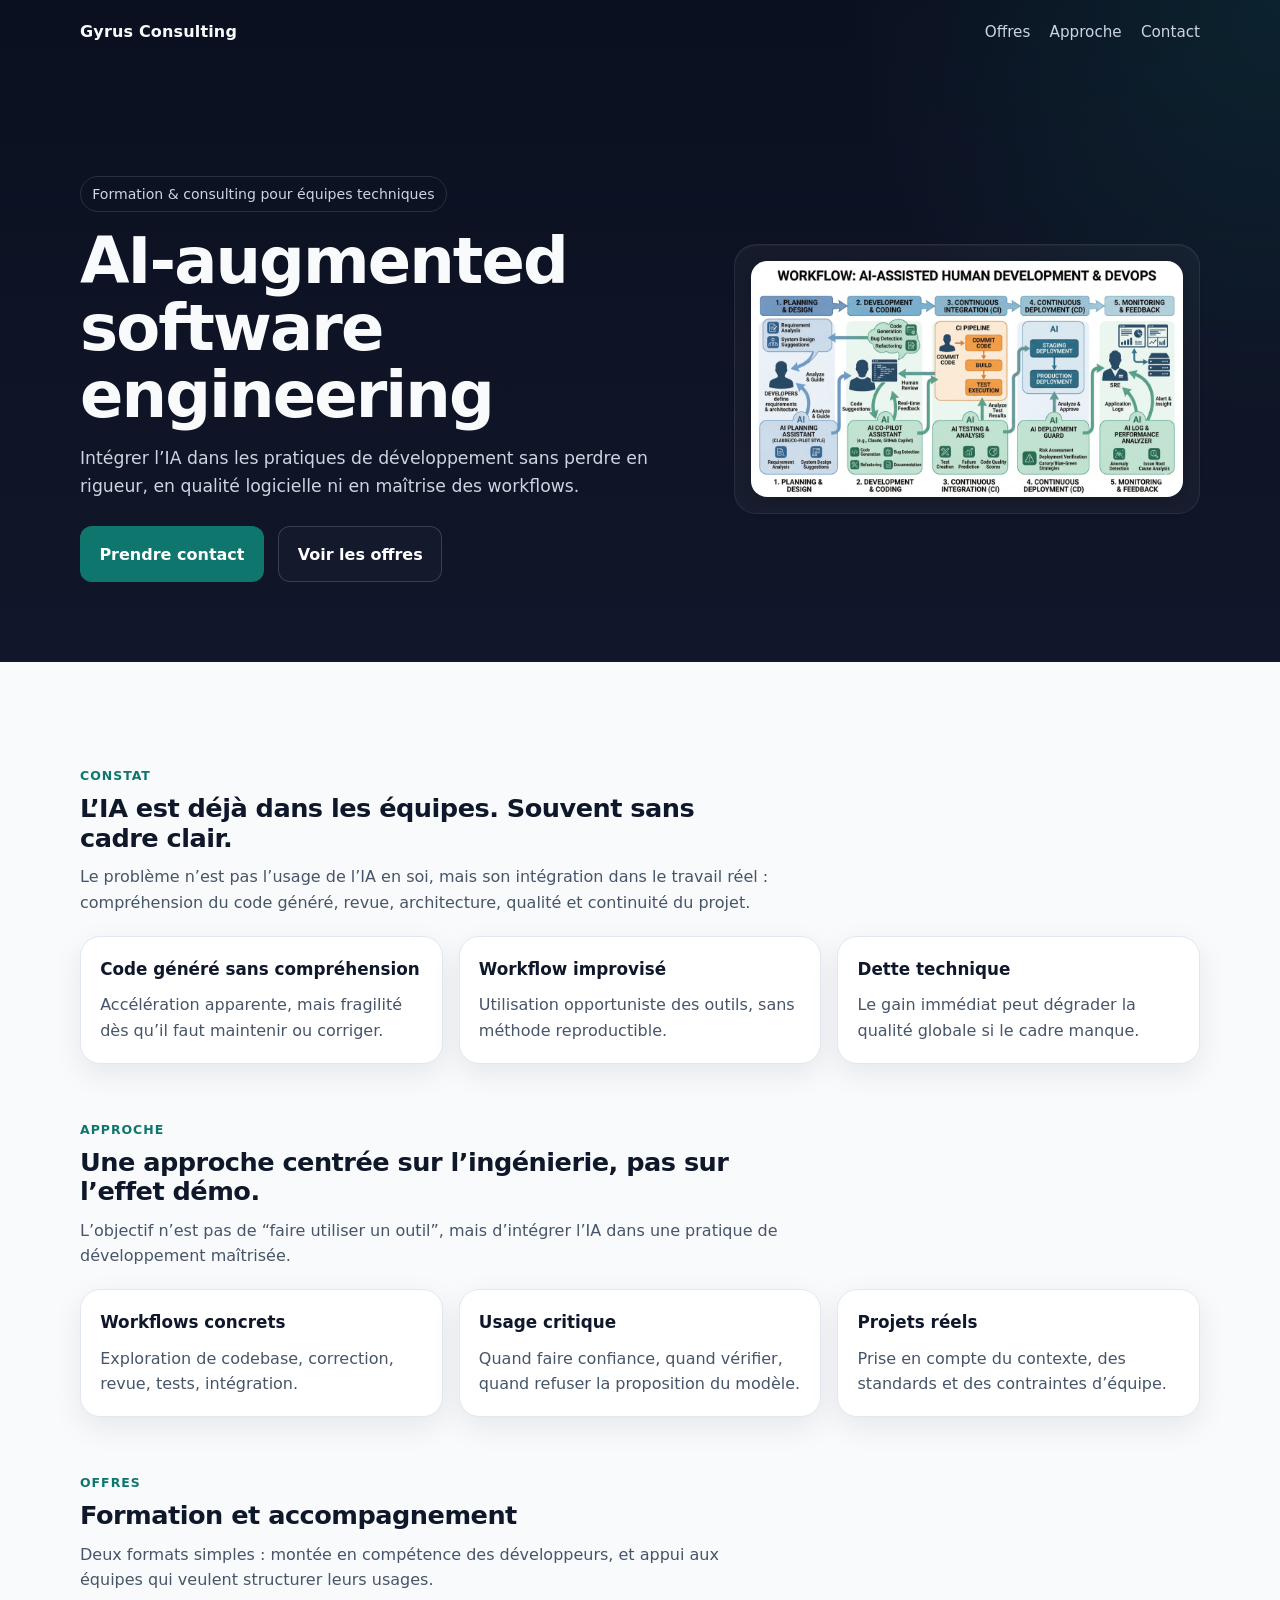
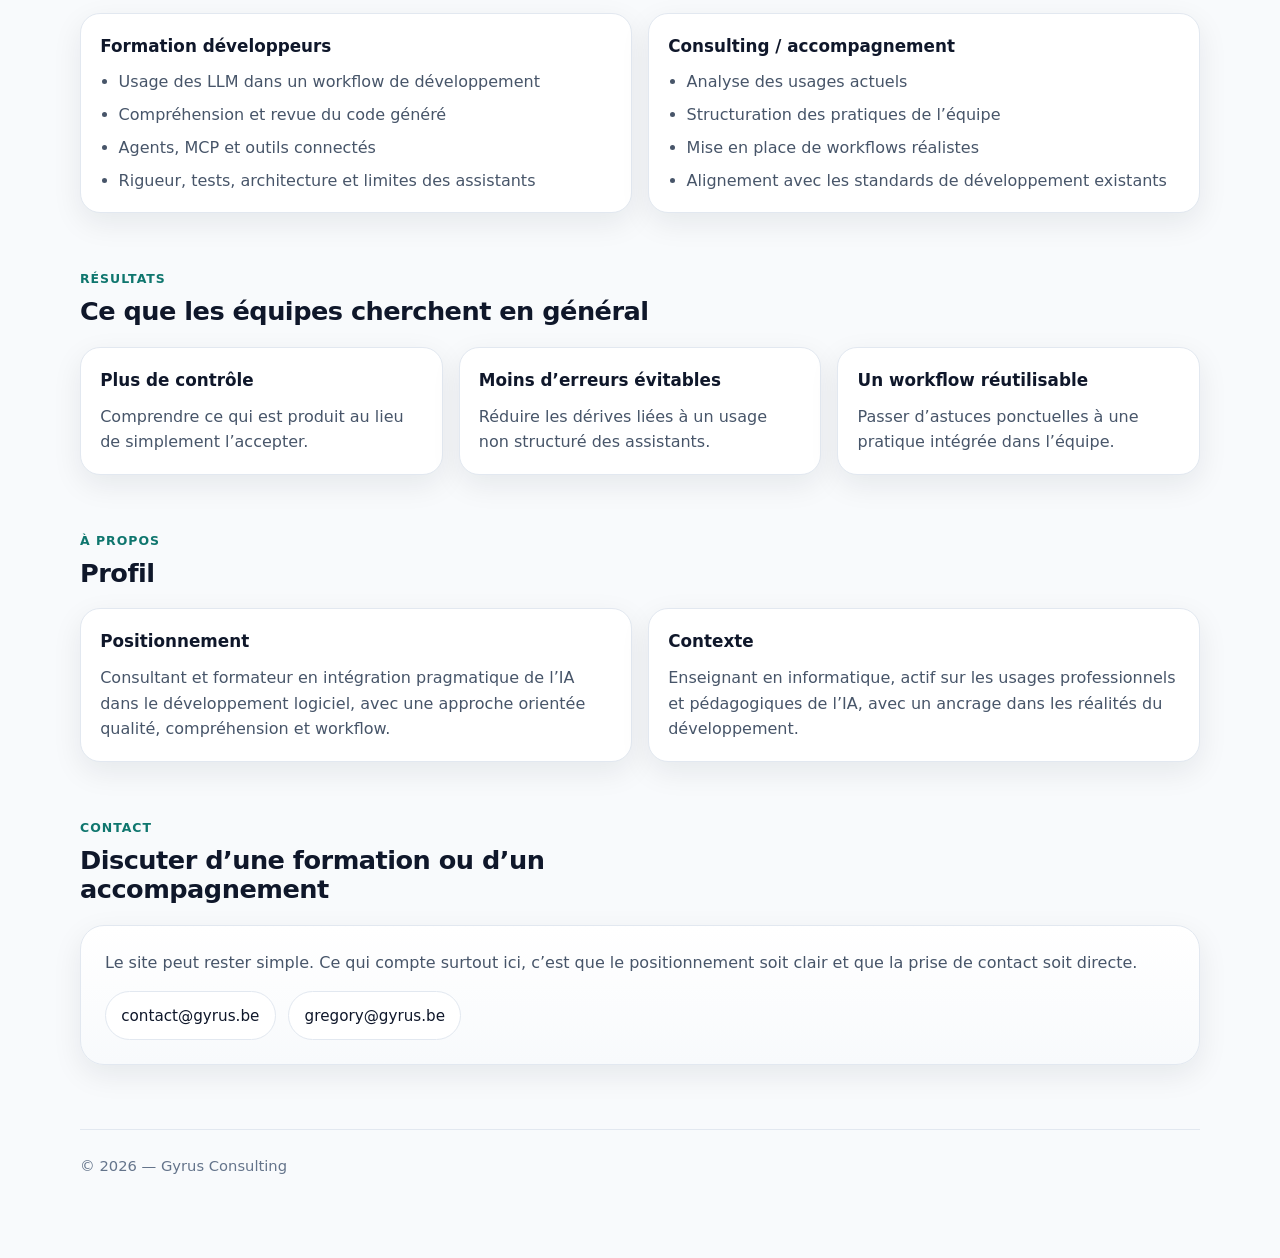
==== index.html @ 9434445e "Change contact" ====
<!doctype html>
<html lang="fr">
<head>
  <meta charset="UTF-8" />
  <meta name="viewport" content="width=device-width, initial-scale=1.0" />
  <title>Gyrus Consulting — AI-augmented software engineering</title>
  <meta name="description" content="Formation et consulting en intégration pragmatique de l’IA dans le développement logiciel." />
  <style>
    :root {
      --bg: #0b1020;
      --bg-2: #11172a;
      --panel: #ffffff;
      --panel-soft: #f8fafc;
      --text: #0f172a;
      --muted: #475569;
      --line: #e2e8f0;
      --accent: #0f766e;
      --accent-2: #134e4a;
      --hero-text: #f8fafc;
      --hero-muted: #cbd5e1;
      --max: 1120px;
      --radius: 20px;
      --shadow: 0 10px 30px rgba(15, 23, 42, 0.08);
    }

    * {
      box-sizing: border-box;
    }

    html {
      scroll-behavior: smooth;
    }

    body {
      margin: 0;
      font-family: Inter, ui-sans-serif, system-ui, -apple-system, BlinkMacSystemFont, "Segoe UI", sans-serif;
      background: var(--panel-soft);
      color: var(--text);
      line-height: 1.6;
    }

    a {
      color: inherit;
      text-decoration: none;
    }

    .container {
      width: min(calc(100% - 2rem), var(--max));
      margin: 0 auto;
    }

    .site-header {
      background:
        radial-gradient(circle at top right, rgba(15,118,110,0.18), transparent 30%),
        linear-gradient(180deg, #0b1020 0%, #11172a 100%);
      color: var(--hero-text);
      padding-bottom: 4rem;
    }

    .nav {
      display: flex;
      align-items: center;
      justify-content: space-between;
      padding: 1.2rem 0;
    }

    .brand {
      font-weight: 700;
      letter-spacing: 0.01em;
      font-size: 1rem;
    }

    .nav-links {
      display: flex;
      gap: 1.2rem;
      color: var(--hero-muted);
      font-size: 0.95rem;
    }

    .nav-links a:hover {
      color: white;
    }

    .hero {
      display: grid;
      grid-template-columns: 1.2fr 0.9fr;
      gap: 2rem;
      align-items: center;
      padding: 3.5rem 0 1rem;
    }

    .eyebrow {
      display: inline-block;
      padding: 0.35rem 0.7rem;
      border: 1px solid rgba(255,255,255,0.12);
      border-radius: 999px;
      color: var(--hero-muted);
      font-size: 0.88rem;
      margin-bottom: 1rem;
    }

    h1 {
      font-size: clamp(2.2rem, 5vw, 4.2rem);
      line-height: 1.05;
      margin: 0 0 1rem;
      letter-spacing: -0.03em;
    }

    .hero p {
      margin: 0;
      color: var(--hero-muted);
      font-size: 1.08rem;
      max-width: 60ch;
    }

    .hero-actions {
      display: flex;
      gap: 0.9rem;
      flex-wrap: wrap;
      margin-top: 1.6rem;
    }

    .btn {
      display: inline-flex;
      align-items: center;
      justify-content: center;
      padding: 0.9rem 1.15rem;
      border-radius: 12px;
      font-weight: 600;
      border: 1px solid transparent;
      transition: 0.18s ease;
    }

    .btn-primary {
      background: var(--accent);
      color: white;
    }

    .btn-primary:hover {
      background: var(--accent-2);
    }

    .btn-secondary {
      border-color: rgba(255,255,255,0.16);
      color: white;
      background: rgba(255,255,255,0.02);
    }

    .btn-secondary:hover {
      background: rgba(255,255,255,0.06);
    }

    .hero-card {
      background: rgba(255,255,255,0.04);
      border: 1px solid rgba(255,255,255,0.08);
      border-radius: 22px;
      padding: 1rem;
      box-shadow: inset 0 1px 0 rgba(255,255,255,0.04);
    }

    .hero-image {
      width: 100%;
      height: auto;
      border-radius: 16px;
      display: block;
      box-shadow: 0 4px 20px rgba(0, 0, 0, 0.2);
    }

    main {
      padding: 3rem 0 5rem;
    }

    section {
      margin-top: 3.5rem;
    }

    .section-header {
      max-width: 700px;
      margin-bottom: 1.25rem;
    }

    .section-kicker {
      color: var(--accent);
      text-transform: uppercase;
      letter-spacing: 0.08em;
      font-size: 0.78rem;
      font-weight: 700;
      margin-bottom: 0.5rem;
    }

    h2 {
      font-size: clamp(1.6rem, 2vw, 2.3rem);
      line-height: 1.15;
      margin: 0 0 0.7rem;
      letter-spacing: -0.02em;
    }

    .section-header p {
      margin: 0;
      color: var(--muted);
    }

    .grid-3 {
      display: grid;
      grid-template-columns: repeat(3, 1fr);
      gap: 1rem;
    }

    .grid-2 {
      display: grid;
      grid-template-columns: repeat(2, 1fr);
      gap: 1rem;
    }

    .card {
      background: var(--panel);
      border: 1px solid var(--line);
      border-radius: var(--radius);
      padding: 1.2rem;
      box-shadow: var(--shadow);
    }

    .card h3 {
      margin-top: 0;
      margin-bottom: 0.6rem;
      font-size: 1.05rem;
    }

    .card p {
      margin: 0;
      color: var(--muted);
    }

    .list {
      margin: 0;
      padding-left: 1.15rem;
      color: var(--muted);
    }

    .list li + li {
      margin-top: 0.45rem;
    }

    .split {
      display: grid;
      grid-template-columns: 1fr 1fr;
      gap: 1rem;
      align-items: start;
    }

    .contact-box {
      background: linear-gradient(180deg, #ffffff 0%, #f8fafc 100%);
      border: 1px solid var(--line);
      border-radius: 24px;
      padding: 1.5rem;
      box-shadow: var(--shadow);
    }

    .contact-box p {
      margin-top: 0;
      color: var(--muted);
    }

    .contact-links {
      display: flex;
      flex-wrap: wrap;
      gap: 0.8rem;
      margin-top: 1rem;
    }

    .chip {
      display: inline-flex;
      align-items: center;
      padding: 0.7rem 0.95rem;
      border-radius: 999px;
      border: 1px solid var(--line);
      background: white;
      font-size: 0.95rem;
    }

    footer {
      margin-top: 4rem;
      padding-top: 1.5rem;
      border-top: 1px solid var(--line);
      color: #64748b;
      font-size: 0.92rem;
    }

    @media (max-width: 900px) {
      .hero,
      .grid-3,
      .grid-2,
      .split {
        grid-template-columns: 1fr;
      }

      .nav {
        flex-direction: column;
        align-items: flex-start;
        gap: 0.8rem;
      }

      .image-placeholder {
        min-height: 260px;
      }
    }
  </style>
</head>
<body>
  <header class="site-header">
    <div class="container">
      <nav class="nav">
        <div class="brand">Gyrus Consulting</div>
        <div class="nav-links">
          <a href="#offres">Offres</a>
          <a href="#approche">Approche</a>
          <a href="#contact">Contact</a>
        </div>
      </nav>

      <section class="hero">
        <div>
          <div class="eyebrow">Formation & consulting pour équipes techniques</div>
          <h1>AI-augmented software engineering</h1>
          <p>
            Intégrer l’IA dans les pratiques de développement sans perdre en rigueur,
            en qualité logicielle ni en maîtrise des workflows.
          </p>
          <div class="hero-actions">
            <a class="btn btn-primary" href="#contact">Prendre contact</a>
            <a class="btn btn-secondary" href="#offres">Voir les offres</a>
          </div>
        </div>

        <div class="hero-card">
          <img src="AI-human-process.png" alt="Processus de développement augmenté par l’IA" class="hero-image">
        </div>
      </section>
    </div>
  </header>

  <main>
    <div class="container">

      <section id="probleme">
        <div class="section-header">
          <div class="section-kicker">Constat</div>
          <h2>L’IA est déjà dans les équipes. Souvent sans cadre clair.</h2>
          <p>
            Le problème n’est pas l’usage de l’IA en soi, mais son intégration dans
            le travail réel : compréhension du code généré, revue, architecture,
            qualité et continuité du projet.
          </p>
        </div>

        <div class="grid-3">
          <div class="card">
            <h3>Code généré sans compréhension</h3>
            <p>Accélération apparente, mais fragilité dès qu’il faut maintenir ou corriger.</p>
          </div>
          <div class="card">
            <h3>Workflow improvisé</h3>
            <p>Utilisation opportuniste des outils, sans méthode reproductible.</p>
          </div>
          <div class="card">
            <h3>Dette technique</h3>
            <p>Le gain immédiat peut dégrader la qualité globale si le cadre manque.</p>
          </div>
        </div>
      </section>

      <section id="approche">
        <div class="section-header">
          <div class="section-kicker">Approche</div>
          <h2>Une approche centrée sur l’ingénierie, pas sur l’effet démo.</h2>
          <p>
            L’objectif n’est pas de “faire utiliser un outil”, mais d’intégrer l’IA
            dans une pratique de développement maîtrisée.
          </p>
        </div>

        <div class="grid-3">
          <div class="card">
            <h3>Workflows concrets</h3>
            <p>Exploration de codebase, correction, revue, tests, intégration.</p>
          </div>
          <div class="card">
            <h3>Usage critique</h3>
            <p>Quand faire confiance, quand vérifier, quand refuser la proposition du modèle.</p>
          </div>
          <div class="card">
            <h3>Projets réels</h3>
            <p>Prise en compte du contexte, des standards et des contraintes d’équipe.</p>
          </div>
        </div>
      </section>

      <section id="offres">
        <div class="section-header">
          <div class="section-kicker">Offres</div>
          <h2>Formation et accompagnement</h2>
          <p>
            Deux formats simples : montée en compétence des développeurs, et appui
            aux équipes qui veulent structurer leurs usages.
          </p>
        </div>

        <div class="grid-2">
          <div class="card">
            <h3>Formation développeurs</h3>
            <ul class="list">
              <li>Usage des LLM dans un workflow de développement</li>
              <li>Compréhension et revue du code généré</li>
              <li>Agents, MCP et outils connectés</li>
              <li>Rigueur, tests, architecture et limites des assistants</li>
            </ul>
          </div>

          <div class="card">
            <h3>Consulting / accompagnement</h3>
            <ul class="list">
              <li>Analyse des usages actuels</li>
              <li>Structuration des pratiques de l’équipe</li>
              <li>Mise en place de workflows réalistes</li>
              <li>Alignement avec les standards de développement existants</li>
            </ul>
          </div>
        </div>
      </section>

      <section id="resultats">
        <div class="section-header">
          <div class="section-kicker">Résultats</div>
          <h2>Ce que les équipes cherchent en général</h2>
        </div>

        <div class="grid-3">
          <div class="card">
            <h3>Plus de contrôle</h3>
            <p>Comprendre ce qui est produit au lieu de simplement l’accepter.</p>
          </div>
          <div class="card">
            <h3>Moins d’erreurs évitables</h3>
            <p>Réduire les dérives liées à un usage non structuré des assistants.</p>
          </div>
          <div class="card">
            <h3>Un workflow réutilisable</h3>
            <p>Passer d’astuces ponctuelles à une pratique intégrée dans l’équipe.</p>
          </div>
        </div>
      </section>

      <section id="about">
        <div class="section-header">
          <div class="section-kicker">À propos</div>
          <h2>Profil</h2>
        </div>

        <div class="split">
          <div class="card">
            <h3>Positionnement</h3>
            <p>
              Consultant et formateur en intégration pragmatique de l’IA dans le
              développement logiciel, avec une approche orientée qualité,
              compréhension et workflow.
            </p>
          </div>
          <div class="card">
            <h3>Contexte</h3>
            <p>
              Enseignant en informatique, actif sur les usages professionnels et
              pédagogiques de l’IA, avec un ancrage dans les réalités du développement.
            </p>
          </div>
        </div>
      </section>

      <section id="contact">
        <div class="section-header">
          <div class="section-kicker">Contact</div>
          <h2>Discuter d’une formation ou d’un accompagnement</h2>
        </div>

        <div class="contact-box">
          <p>
            Le site peut rester simple. Ce qui compte surtout ici, c’est que le
            positionnement soit clair et que la prise de contact soit directe.
          </p>

          <div class="contact-links">
            <a class="chip" href="mailto:contact@gyrus.be">contact@gyrus.be</a>
            <a class="chip" href="mailto:gregory@gyrus.be">gregory@gyrus.be</a>
          </div>
        </div>
      </section>

      <footer>
        © 2026 — Gyrus Consulting
      </footer>
    </div>
  </main>
</body>
</html>
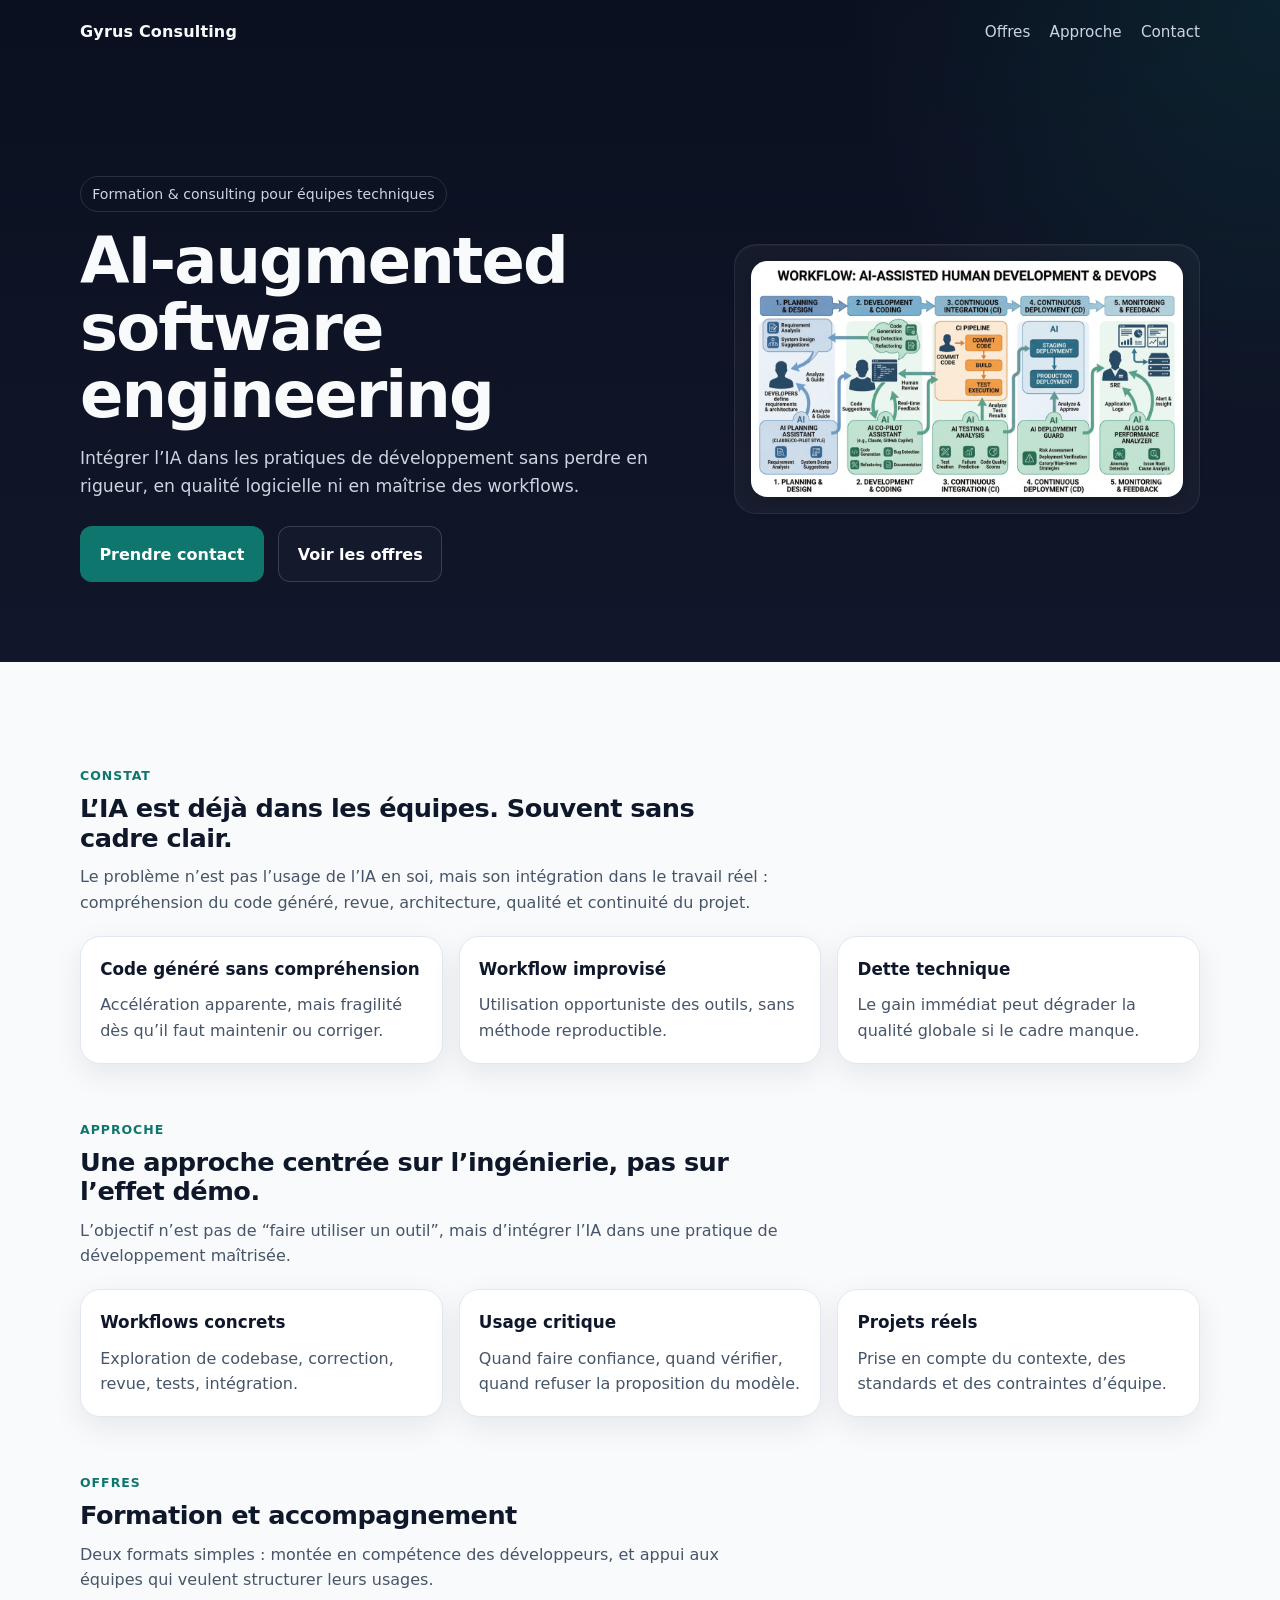
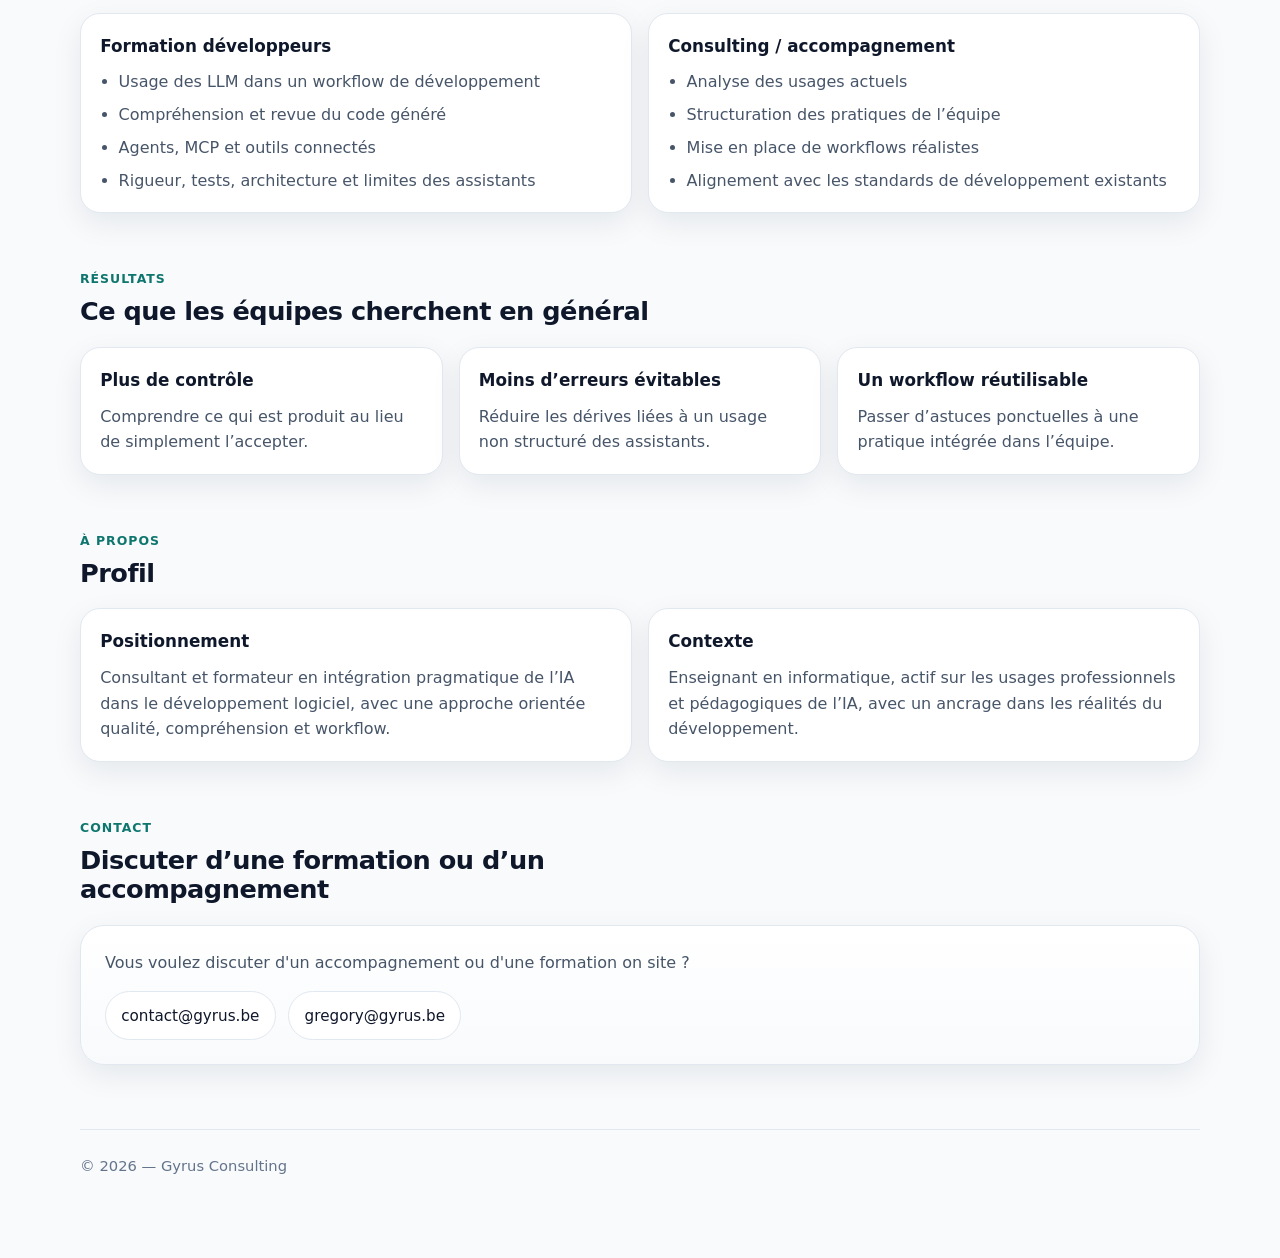
==== commit 2132ae3f: "Change contact text" ====
--- a/index.html
+++ b/index.html
@@ -483,8 +483,7 @@
 
         <div class="contact-box">
           <p>
-            Le site peut rester simple. Ce qui compte surtout ici, c’est que le
-            positionnement soit clair et que la prise de contact soit directe.
+            Vous voulez discuter d'un accompagnement ou d'une formation on site ?
           </p>
 
           <div class="contact-links">
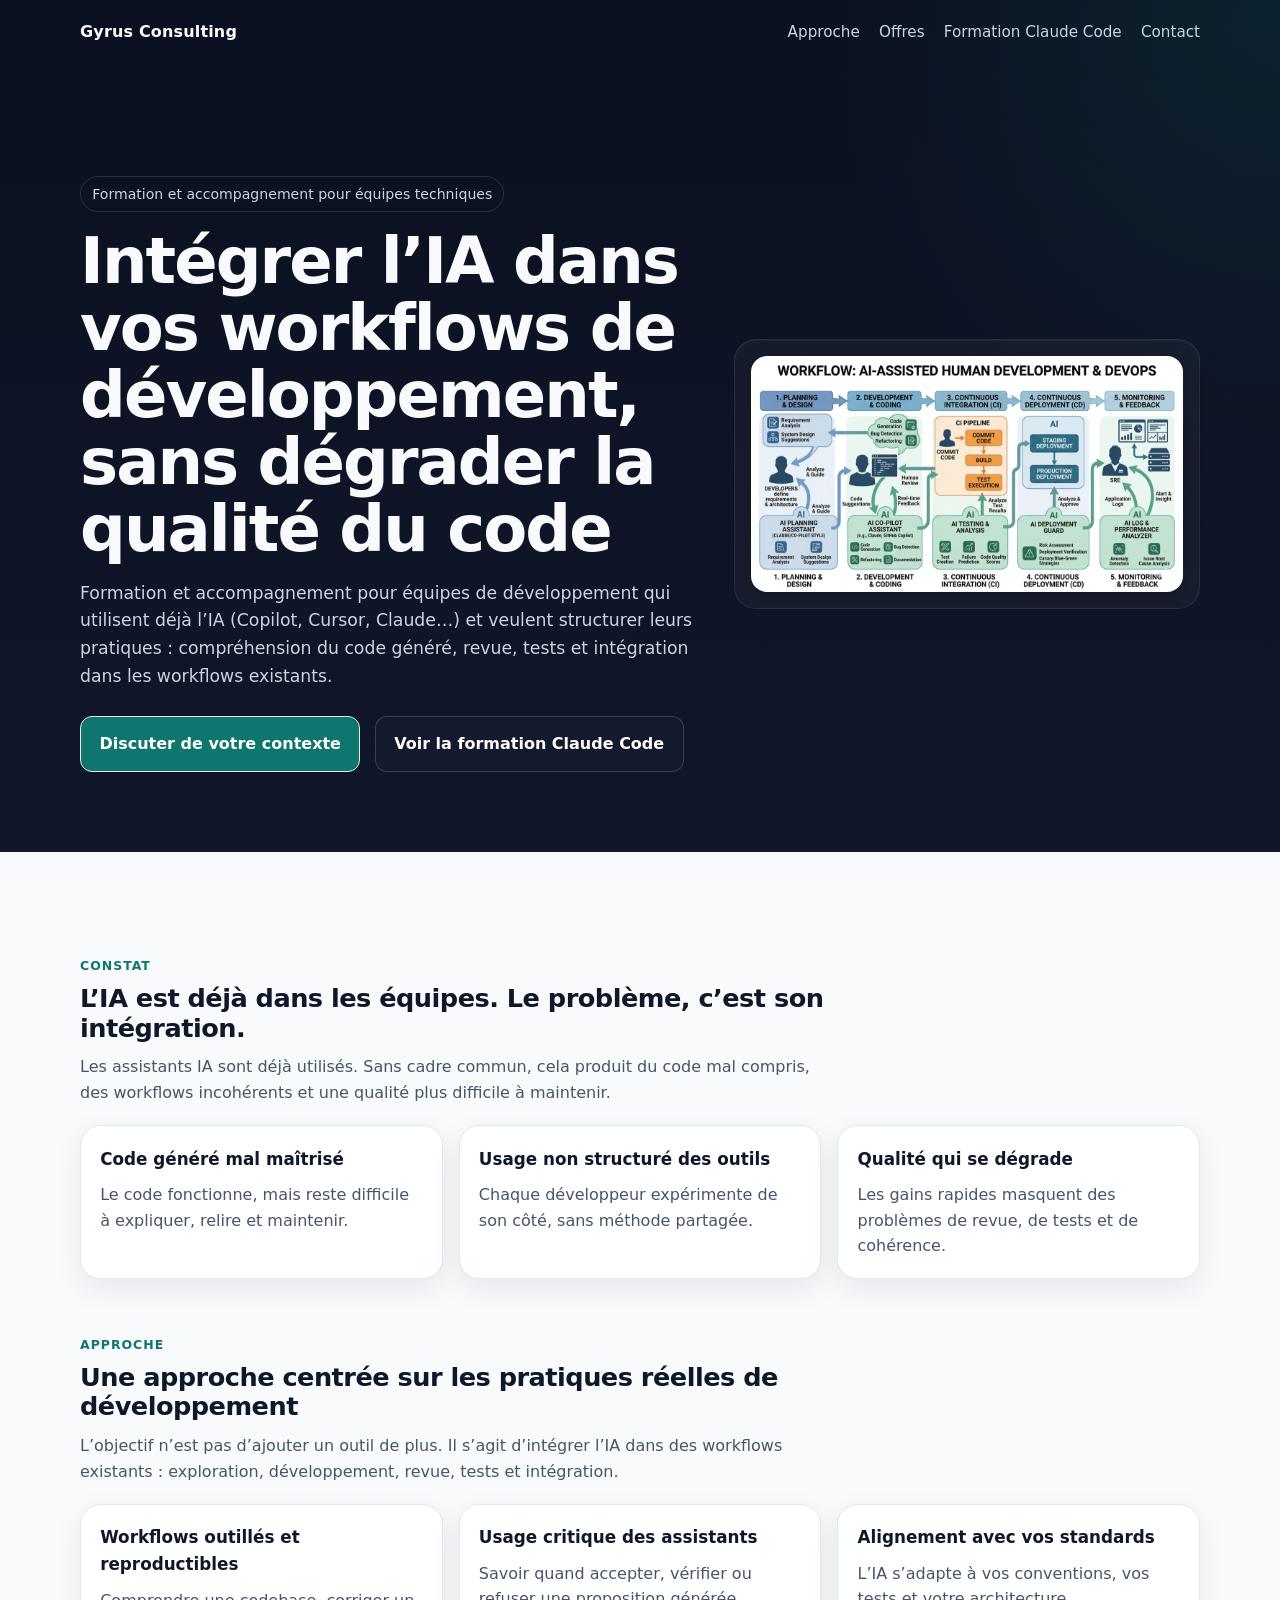
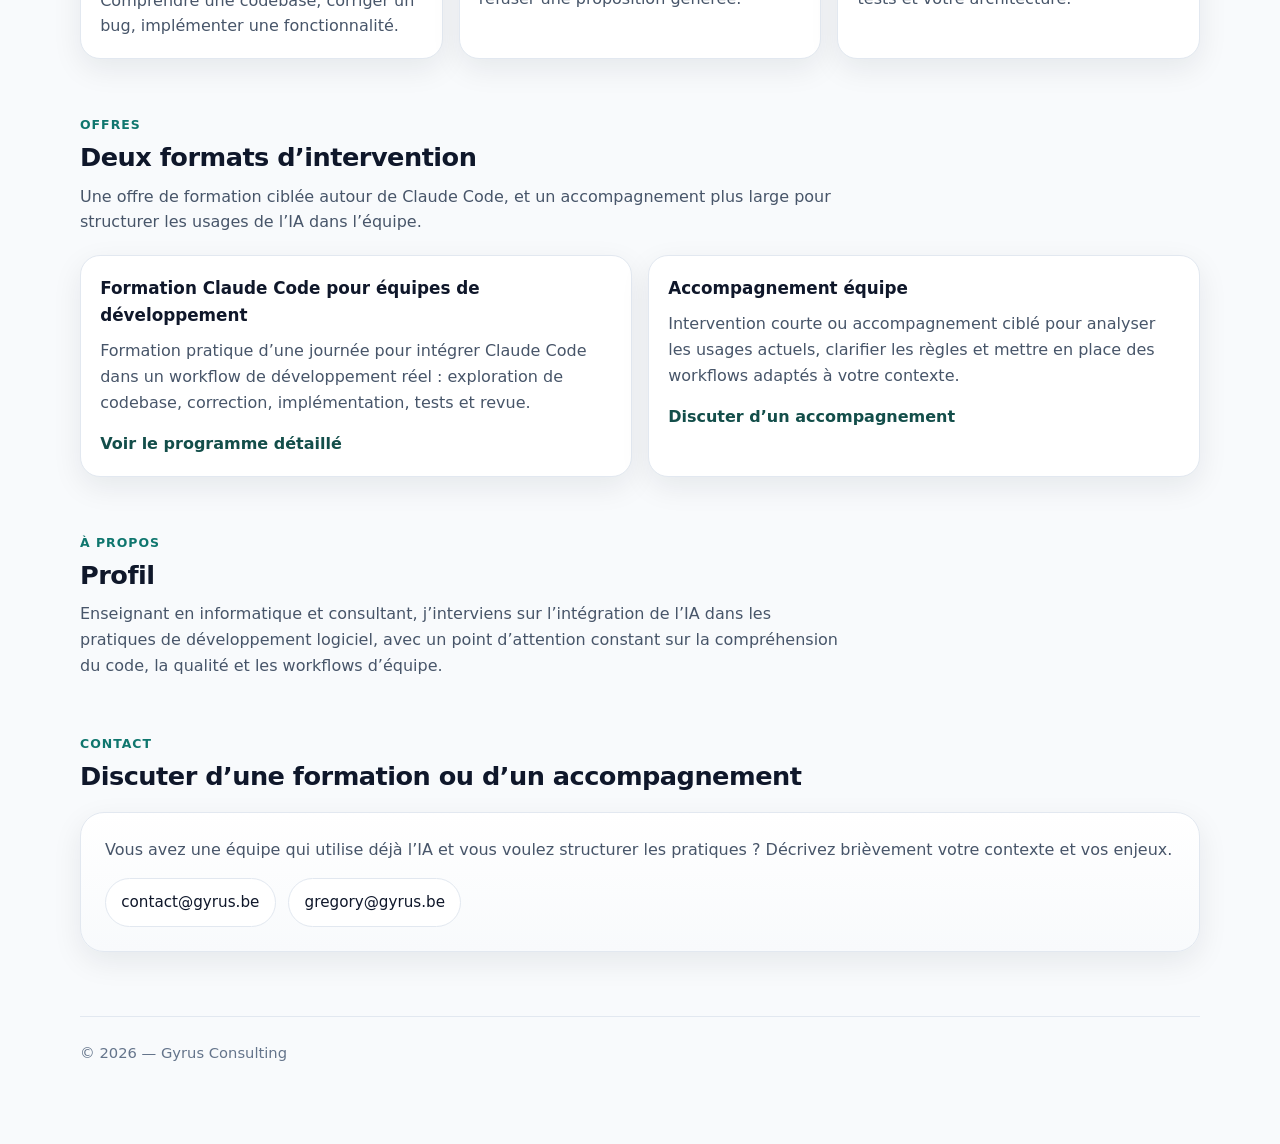
==== commit 5ded8cb3: "Refonte pour faire apparaitre plus clairement la formation" ====
--- a/index.html
+++ b/index.html
@@ -3,337 +3,40 @@
 <head>
   <meta charset="UTF-8" />
   <meta name="viewport" content="width=device-width, initial-scale=1.0" />
-  <title>Gyrus Consulting — AI-augmented software engineering</title>
-  <meta name="description" content="Formation et consulting en intégration pragmatique de l’IA dans le développement logiciel." />
-  <style>
-    :root {
-      --bg: #0b1020;
-      --bg-2: #11172a;
-      --panel: #ffffff;
-      --panel-soft: #f8fafc;
-      --text: #0f172a;
-      --muted: #475569;
-      --line: #e2e8f0;
-      --accent: #0f766e;
-      --accent-2: #134e4a;
-      --hero-text: #f8fafc;
-      --hero-muted: #cbd5e1;
-      --max: 1120px;
-      --radius: 20px;
-      --shadow: 0 10px 30px rgba(15, 23, 42, 0.08);
-    }
-
-    * {
-      box-sizing: border-box;
-    }
-
-    html {
-      scroll-behavior: smooth;
-    }
-
-    body {
-      margin: 0;
-      font-family: Inter, ui-sans-serif, system-ui, -apple-system, BlinkMacSystemFont, "Segoe UI", sans-serif;
-      background: var(--panel-soft);
-      color: var(--text);
-      line-height: 1.6;
-    }
-
-    a {
-      color: inherit;
-      text-decoration: none;
-    }
-
-    .container {
-      width: min(calc(100% - 2rem), var(--max));
-      margin: 0 auto;
-    }
-
-    .site-header {
-      background:
-        radial-gradient(circle at top right, rgba(15,118,110,0.18), transparent 30%),
-        linear-gradient(180deg, #0b1020 0%, #11172a 100%);
-      color: var(--hero-text);
-      padding-bottom: 4rem;
-    }
-
-    .nav {
-      display: flex;
-      align-items: center;
-      justify-content: space-between;
-      padding: 1.2rem 0;
-    }
-
-    .brand {
-      font-weight: 700;
-      letter-spacing: 0.01em;
-      font-size: 1rem;
-    }
-
-    .nav-links {
-      display: flex;
-      gap: 1.2rem;
-      color: var(--hero-muted);
-      font-size: 0.95rem;
-    }
-
-    .nav-links a:hover {
-      color: white;
-    }
-
-    .hero {
-      display: grid;
-      grid-template-columns: 1.2fr 0.9fr;
-      gap: 2rem;
-      align-items: center;
-      padding: 3.5rem 0 1rem;
-    }
-
-    .eyebrow {
-      display: inline-block;
-      padding: 0.35rem 0.7rem;
-      border: 1px solid rgba(255,255,255,0.12);
-      border-radius: 999px;
-      color: var(--hero-muted);
-      font-size: 0.88rem;
-      margin-bottom: 1rem;
-    }
-
-    h1 {
-      font-size: clamp(2.2rem, 5vw, 4.2rem);
-      line-height: 1.05;
-      margin: 0 0 1rem;
-      letter-spacing: -0.03em;
-    }
-
-    .hero p {
-      margin: 0;
-      color: var(--hero-muted);
-      font-size: 1.08rem;
-      max-width: 60ch;
-    }
-
-    .hero-actions {
-      display: flex;
-      gap: 0.9rem;
-      flex-wrap: wrap;
-      margin-top: 1.6rem;
-    }
-
-    .btn {
-      display: inline-flex;
-      align-items: center;
-      justify-content: center;
-      padding: 0.9rem 1.15rem;
-      border-radius: 12px;
-      font-weight: 600;
-      border: 1px solid transparent;
-      transition: 0.18s ease;
-    }
-
-    .btn-primary {
-      background: var(--accent);
-      color: white;
-    }
-
-    .btn-primary:hover {
-      background: var(--accent-2);
-    }
-
-    .btn-secondary {
-      border-color: rgba(255,255,255,0.16);
-      color: white;
-      background: rgba(255,255,255,0.02);
-    }
-
-    .btn-secondary:hover {
-      background: rgba(255,255,255,0.06);
-    }
-
-    .hero-card {
-      background: rgba(255,255,255,0.04);
-      border: 1px solid rgba(255,255,255,0.08);
-      border-radius: 22px;
-      padding: 1rem;
-      box-shadow: inset 0 1px 0 rgba(255,255,255,0.04);
-    }
-
-    .hero-image {
-      width: 100%;
-      height: auto;
-      border-radius: 16px;
-      display: block;
-      box-shadow: 0 4px 20px rgba(0, 0, 0, 0.2);
-    }
-
-    main {
-      padding: 3rem 0 5rem;
-    }
-
-    section {
-      margin-top: 3.5rem;
-    }
-
-    .section-header {
-      max-width: 700px;
-      margin-bottom: 1.25rem;
-    }
-
-    .section-kicker {
-      color: var(--accent);
-      text-transform: uppercase;
-      letter-spacing: 0.08em;
-      font-size: 0.78rem;
-      font-weight: 700;
-      margin-bottom: 0.5rem;
-    }
-
-    h2 {
-      font-size: clamp(1.6rem, 2vw, 2.3rem);
-      line-height: 1.15;
-      margin: 0 0 0.7rem;
-      letter-spacing: -0.02em;
-    }
-
-    .section-header p {
-      margin: 0;
-      color: var(--muted);
-    }
-
-    .grid-3 {
-      display: grid;
-      grid-template-columns: repeat(3, 1fr);
-      gap: 1rem;
-    }
-
-    .grid-2 {
-      display: grid;
-      grid-template-columns: repeat(2, 1fr);
-      gap: 1rem;
-    }
-
-    .card {
-      background: var(--panel);
-      border: 1px solid var(--line);
-      border-radius: var(--radius);
-      padding: 1.2rem;
-      box-shadow: var(--shadow);
-    }
-
-    .card h3 {
-      margin-top: 0;
-      margin-bottom: 0.6rem;
-      font-size: 1.05rem;
-    }
-
-    .card p {
-      margin: 0;
-      color: var(--muted);
-    }
-
-    .list {
-      margin: 0;
-      padding-left: 1.15rem;
-      color: var(--muted);
-    }
-
-    .list li + li {
-      margin-top: 0.45rem;
-    }
-
-    .split {
-      display: grid;
-      grid-template-columns: 1fr 1fr;
-      gap: 1rem;
-      align-items: start;
-    }
-
-    .contact-box {
-      background: linear-gradient(180deg, #ffffff 0%, #f8fafc 100%);
-      border: 1px solid var(--line);
-      border-radius: 24px;
-      padding: 1.5rem;
-      box-shadow: var(--shadow);
-    }
-
-    .contact-box p {
-      margin-top: 0;
-      color: var(--muted);
-    }
-
-    .contact-links {
-      display: flex;
-      flex-wrap: wrap;
-      gap: 0.8rem;
-      margin-top: 1rem;
-    }
-
-    .chip {
-      display: inline-flex;
-      align-items: center;
-      padding: 0.7rem 0.95rem;
-      border-radius: 999px;
-      border: 1px solid var(--line);
-      background: white;
-      font-size: 0.95rem;
-    }
-
-    footer {
-      margin-top: 4rem;
-      padding-top: 1.5rem;
-      border-top: 1px solid var(--line);
-      color: #64748b;
-      font-size: 0.92rem;
-    }
-
-    @media (max-width: 900px) {
-      .hero,
-      .grid-3,
-      .grid-2,
-      .split {
-        grid-template-columns: 1fr;
-      }
-
-      .nav {
-        flex-direction: column;
-        align-items: flex-start;
-        gap: 0.8rem;
-      }
-
-      .image-placeholder {
-        min-height: 260px;
-      }
-    }
-  </style>
+  <title>Gyrus Consulting — Intégrer l’IA dans vos workflows de développement</title>
+  <meta name="description" content="Formation et accompagnement pour équipes de développement qui utilisent déjà l’IA et veulent structurer leurs workflows sans dégrader la qualité du code." />
+  <link rel="stylesheet" href="styles.css" />
 </head>
 <body>
   <header class="site-header">
     <div class="container">
-      <nav class="nav">
+      <nav class="nav" aria-label="Navigation principale">
         <div class="brand">Gyrus Consulting</div>
         <div class="nav-links">
+          <a href="#approche">Approche</a>
           <a href="#offres">Offres</a>
-          <a href="#approche">Approche</a>
+          <a href="formation-claude-code.html">Formation Claude Code</a>
           <a href="#contact">Contact</a>
         </div>
       </nav>
 
-      <section class="hero">
+      <section class="hero" aria-labelledby="hero-title">
         <div>
-          <div class="eyebrow">Formation & consulting pour équipes techniques</div>
-          <h1>AI-augmented software engineering</h1>
+          <div class="eyebrow">Formation et accompagnement pour équipes techniques</div>
+          <h1 id="hero-title">Intégrer l’IA dans vos workflows de développement, sans dégrader la qualité du code</h1>
           <p>
-            Intégrer l’IA dans les pratiques de développement sans perdre en rigueur,
-            en qualité logicielle ni en maîtrise des workflows.
+            Formation et accompagnement pour équipes de développement qui utilisent déjà
+            l’IA (Copilot, Cursor, Claude…) et veulent structurer leurs pratiques :
+            compréhension du code généré, revue, tests et intégration dans les workflows existants.
           </p>
           <div class="hero-actions">
-            <a class="btn btn-primary" href="#contact">Prendre contact</a>
-            <a class="btn btn-secondary" href="#offres">Voir les offres</a>
+            <a class="btn btn-primary" href="#contact">Discuter de votre contexte</a>
+            <a class="btn btn-secondary" href="formation-claude-code.html">Voir la formation Claude Code</a>
           </div>
         </div>
 
         <div class="hero-card">
-          <img src="AI-human-process.png" alt="Processus de développement augmenté par l’IA" class="hero-image">
+          <img src="AI-human-process.png" alt="Illustration d’un workflow de développement augmenté par l’IA" class="hero-image" />
         </div>
       </section>
     </div>
@@ -341,149 +44,111 @@
 
   <main>
     <div class="container">
-
-      <section id="probleme">
+      <section id="probleme" aria-labelledby="probleme-title">
         <div class="section-header">
           <div class="section-kicker">Constat</div>
-          <h2>L’IA est déjà dans les équipes. Souvent sans cadre clair.</h2>
+          <h2 id="probleme-title">L’IA est déjà dans les équipes. Le problème, c’est son intégration.</h2>
           <p>
-            Le problème n’est pas l’usage de l’IA en soi, mais son intégration dans
-            le travail réel : compréhension du code généré, revue, architecture,
-            qualité et continuité du projet.
+            Les assistants IA sont déjà utilisés. Sans cadre commun, cela produit du code
+            mal compris, des workflows incohérents et une qualité plus difficile à maintenir.
           </p>
         </div>
 
         <div class="grid-3">
-          <div class="card">
-            <h3>Code généré sans compréhension</h3>
-            <p>Accélération apparente, mais fragilité dès qu’il faut maintenir ou corriger.</p>
-          </div>
-          <div class="card">
-            <h3>Workflow improvisé</h3>
-            <p>Utilisation opportuniste des outils, sans méthode reproductible.</p>
-          </div>
-          <div class="card">
-            <h3>Dette technique</h3>
-            <p>Le gain immédiat peut dégrader la qualité globale si le cadre manque.</p>
-          </div>
+          <article class="card">
+            <h3>Code généré mal maîtrisé</h3>
+            <p>Le code fonctionne, mais reste difficile à expliquer, relire et maintenir.</p>
+          </article>
+          <article class="card">
+            <h3>Usage non structuré des outils</h3>
+            <p>Chaque développeur expérimente de son côté, sans méthode partagée.</p>
+          </article>
+          <article class="card">
+            <h3>Qualité qui se dégrade</h3>
+            <p>Les gains rapides masquent des problèmes de revue, de tests et de cohérence.</p>
+          </article>
         </div>
       </section>
 
-      <section id="approche">
+      <section id="approche" aria-labelledby="approche-title">
         <div class="section-header">
           <div class="section-kicker">Approche</div>
-          <h2>Une approche centrée sur l’ingénierie, pas sur l’effet démo.</h2>
+          <h2 id="approche-title">Une approche centrée sur les pratiques réelles de développement</h2>
           <p>
-            L’objectif n’est pas de “faire utiliser un outil”, mais d’intégrer l’IA
-            dans une pratique de développement maîtrisée.
+            L’objectif n’est pas d’ajouter un outil de plus. Il s’agit d’intégrer l’IA dans
+            des workflows existants : exploration, développement, revue, tests et intégration.
           </p>
         </div>
 
         <div class="grid-3">
-          <div class="card">
-            <h3>Workflows concrets</h3>
-            <p>Exploration de codebase, correction, revue, tests, intégration.</p>
-          </div>
-          <div class="card">
-            <h3>Usage critique</h3>
-            <p>Quand faire confiance, quand vérifier, quand refuser la proposition du modèle.</p>
-          </div>
-          <div class="card">
-            <h3>Projets réels</h3>
-            <p>Prise en compte du contexte, des standards et des contraintes d’équipe.</p>
-          </div>
+          <article class="card">
+            <h3>Workflows outillés et reproductibles</h3>
+            <p>Comprendre une codebase, corriger un bug, implémenter une fonctionnalité.</p>
+          </article>
+          <article class="card">
+            <h3>Usage critique des assistants</h3>
+            <p>Savoir quand accepter, vérifier ou refuser une proposition générée.</p>
+          </article>
+          <article class="card">
+            <h3>Alignement avec vos standards</h3>
+            <p>L’IA s’adapte à vos conventions, vos tests et votre architecture.</p>
+          </article>
         </div>
       </section>
 
-      <section id="offres">
+      <section id="offres" aria-labelledby="offres-title">
         <div class="section-header">
           <div class="section-kicker">Offres</div>
-          <h2>Formation et accompagnement</h2>
+          <h2 id="offres-title">Deux formats d’intervention</h2>
           <p>
-            Deux formats simples : montée en compétence des développeurs, et appui
-            aux équipes qui veulent structurer leurs usages.
+            Une offre de formation ciblée autour de Claude Code, et un accompagnement plus large
+            pour structurer les usages de l’IA dans l’équipe.
           </p>
         </div>
 
         <div class="grid-2">
-          <div class="card">
-            <h3>Formation développeurs</h3>
-            <ul class="list">
-              <li>Usage des LLM dans un workflow de développement</li>
-              <li>Compréhension et revue du code généré</li>
-              <li>Agents, MCP et outils connectés</li>
-              <li>Rigueur, tests, architecture et limites des assistants</li>
-            </ul>
-          </div>
+          <article class="card">
+            <h3>Formation Claude Code pour équipes de développement</h3>
+            <p>
+              Formation pratique d’une journée pour intégrer Claude Code dans un workflow de
+              développement réel : exploration de codebase, correction, implémentation, tests et revue.
+            </p>
+            <a class="offer-link" href="formation-claude-code.html">Voir le programme détaillé</a>
+          </article>
 
-          <div class="card">
-            <h3>Consulting / accompagnement</h3>
-            <ul class="list">
-              <li>Analyse des usages actuels</li>
-              <li>Structuration des pratiques de l’équipe</li>
-              <li>Mise en place de workflows réalistes</li>
-              <li>Alignement avec les standards de développement existants</li>
-            </ul>
-          </div>
+          <article class="card">
+            <h3>Accompagnement équipe</h3>
+            <p>
+              Intervention courte ou accompagnement ciblé pour analyser les usages actuels,
+              clarifier les règles et mettre en place des workflows adaptés à votre contexte.
+            </p>
+            <a class="offer-link" href="#contact">Discuter d’un accompagnement</a>
+          </article>
         </div>
       </section>
 
-      <section id="resultats">
+      <section id="about" aria-labelledby="about-title">
         <div class="section-header">
-          <div class="section-kicker">Résultats</div>
-          <h2>Ce que les équipes cherchent en général</h2>
-        </div>
-
-        <div class="grid-3">
-          <div class="card">
-            <h3>Plus de contrôle</h3>
-            <p>Comprendre ce qui est produit au lieu de simplement l’accepter.</p>
-          </div>
-          <div class="card">
-            <h3>Moins d’erreurs évitables</h3>
-            <p>Réduire les dérives liées à un usage non structuré des assistants.</p>
-          </div>
-          <div class="card">
-            <h3>Un workflow réutilisable</h3>
-            <p>Passer d’astuces ponctuelles à une pratique intégrée dans l’équipe.</p>
-          </div>
+          <div class="section-kicker">À propos</div>
+          <h2 id="about-title">Profil</h2>
+          <p>
+            Enseignant en informatique et consultant, j’interviens sur l’intégration de l’IA
+            dans les pratiques de développement logiciel, avec un point d’attention constant sur
+            la compréhension du code, la qualité et les workflows d’équipe.
+          </p>
         </div>
       </section>
 
-      <section id="about">
-        <div class="section-header">
-          <div class="section-kicker">À propos</div>
-          <h2>Profil</h2>
-        </div>
-
-        <div class="split">
-          <div class="card">
-            <h3>Positionnement</h3>
-            <p>
-              Consultant et formateur en intégration pragmatique de l’IA dans le
-              développement logiciel, avec une approche orientée qualité,
-              compréhension et workflow.
-            </p>
-          </div>
-          <div class="card">
-            <h3>Contexte</h3>
-            <p>
-              Enseignant en informatique, actif sur les usages professionnels et
-              pédagogiques de l’IA, avec un ancrage dans les réalités du développement.
-            </p>
-          </div>
-        </div>
-      </section>
-
-      <section id="contact">
+      <section id="contact" aria-labelledby="contact-title">
         <div class="section-header">
           <div class="section-kicker">Contact</div>
-          <h2>Discuter d’une formation ou d’un accompagnement</h2>
+          <h2 id="contact-title">Discuter d’une formation ou d’un accompagnement</h2>
         </div>
 
         <div class="contact-box">
           <p>
-            Vous voulez discuter d'un accompagnement ou d'une formation on site ?
+            Vous avez une équipe qui utilise déjà l’IA et vous voulez structurer les pratiques ?
+            Décrivez brièvement votre contexte et vos enjeux.
           </p>
 
           <div class="contact-links">
@@ -499,4 +164,4 @@
     </div>
   </main>
 </body>
-</html>+</html>
--- a/styles.css
+++ b/styles.css
@@ -0,0 +1,371 @@
+:root {
+  --bg: #0b1020;
+  --bg-2: #11172a;
+  --panel: #ffffff;
+  --panel-soft: #f8fafc;
+  --text: #0f172a;
+  --muted: #475569;
+  --line: #e2e8f0;
+  --accent: #0f766e;
+  --accent-2: #134e4a;
+  --hero-text: #f8fafc;
+  --hero-muted: #cbd5e1;
+  --max: 1120px;
+  --radius: 20px;
+  --shadow: 0 10px 30px rgba(15, 23, 42, 0.08);
+}
+
+* {
+  box-sizing: border-box;
+}
+
+html {
+  scroll-behavior: smooth;
+}
+
+body {
+  margin: 0;
+  font-family: Inter, ui-sans-serif, system-ui, -apple-system, BlinkMacSystemFont, "Segoe UI", sans-serif;
+  background: var(--panel-soft);
+  color: var(--text);
+  line-height: 1.6;
+}
+
+a {
+  color: inherit;
+  text-decoration: none;
+}
+
+img {
+  max-width: 100%;
+}
+
+.container {
+  width: min(calc(100% - 2rem), var(--max));
+  margin: 0 auto;
+}
+
+.site-header {
+  background:
+    radial-gradient(circle at top right, rgba(15, 118, 110, 0.18), transparent 30%),
+    linear-gradient(180deg, #0b1020 0%, #11172a 100%);
+  color: var(--hero-text);
+  padding-bottom: 4rem;
+}
+
+.nav {
+  display: flex;
+  align-items: center;
+  justify-content: space-between;
+  gap: 1rem;
+  padding: 1.2rem 0;
+}
+
+.brand {
+  font-weight: 700;
+  letter-spacing: 0.01em;
+  font-size: 1rem;
+}
+
+.nav-links {
+  display: flex;
+  gap: 1.2rem;
+  flex-wrap: wrap;
+  color: var(--hero-muted);
+  font-size: 0.95rem;
+}
+
+.nav-links a:hover,
+.nav-links a:focus-visible {
+  color: white;
+}
+
+.hero {
+  display: grid;
+  grid-template-columns: 1.2fr 0.9fr;
+  gap: 2rem;
+  align-items: center;
+  padding: 3.5rem 0 1rem;
+}
+
+.hero-compact {
+  grid-template-columns: 1.35fr 0.75fr;
+}
+
+.eyebrow {
+  display: inline-block;
+  padding: 0.35rem 0.7rem;
+  border: 1px solid rgba(255, 255, 255, 0.12);
+  border-radius: 999px;
+  color: var(--hero-muted);
+  font-size: 0.88rem;
+  margin-bottom: 1rem;
+}
+
+h1 {
+  font-size: clamp(2.2rem, 5vw, 4.2rem);
+  line-height: 1.05;
+  margin: 0 0 1rem;
+  letter-spacing: -0.03em;
+}
+
+.hero p {
+  margin: 0;
+  color: var(--hero-muted);
+  font-size: 1.08rem;
+  max-width: 60ch;
+}
+
+.hero-actions {
+  display: flex;
+  gap: 0.9rem;
+  flex-wrap: wrap;
+  margin-top: 1.6rem;
+}
+
+.btn {
+  display: inline-flex;
+  align-items: center;
+  justify-content: center;
+  padding: 0.9rem 1.15rem;
+  border-radius: 12px;
+  font-weight: 600;
+  border: 1px solid var(--line);
+  background: white;
+  color: var(--text);
+  transition: 0.18s ease;
+}
+
+.btn-primary {
+  background: var(--accent);
+  color: white;
+}
+
+.btn-primary:hover,
+.btn-primary:focus-visible {
+  background: var(--accent-2);
+}
+
+.btn-secondary {
+  border-color: rgba(255, 255, 255, 0.16);
+  color: white;
+  background: rgba(255, 255, 255, 0.02);
+}
+
+.btn-secondary:hover,
+.btn-secondary:focus-visible {
+  background: rgba(255, 255, 255, 0.06);
+}
+
+.hero-card,
+.hero-panel {
+  background: rgba(255, 255, 255, 0.04);
+  border: 1px solid rgba(255, 255, 255, 0.08);
+  border-radius: 22px;
+  padding: 1rem;
+  box-shadow: inset 0 1px 0 rgba(255, 255, 255, 0.04);
+}
+
+.hero-image {
+  width: 100%;
+  height: auto;
+  border-radius: 16px;
+  display: block;
+  box-shadow: 0 4px 20px rgba(0, 0, 0, 0.2);
+}
+
+.hero-panel h2,
+.hero-panel p,
+.hero-panel li {
+  color: var(--hero-text);
+}
+
+.hero-panel h2 {
+  margin-top: 0;
+  font-size: 1.2rem;
+}
+
+.hero-panel p {
+  color: var(--hero-muted);
+  margin-bottom: 0.8rem;
+}
+
+.hero-panel .list {
+  color: var(--hero-muted);
+}
+
+main {
+  padding: 3rem 0 5rem;
+}
+
+section {
+  margin-top: 3.5rem;
+}
+
+.section-header {
+  max-width: 760px;
+  margin-bottom: 1.25rem;
+}
+
+.section-kicker {
+  color: var(--accent);
+  text-transform: uppercase;
+  letter-spacing: 0.08em;
+  font-size: 0.78rem;
+  font-weight: 700;
+  margin-bottom: 0.5rem;
+}
+
+h2 {
+  font-size: clamp(1.6rem, 2vw, 2.3rem);
+  line-height: 1.15;
+  margin: 0 0 0.7rem;
+  letter-spacing: -0.02em;
+}
+
+h3 {
+  font-size: 1.05rem;
+}
+
+.section-header p {
+  margin: 0;
+  color: var(--muted);
+}
+
+.grid-3 {
+  display: grid;
+  grid-template-columns: repeat(3, 1fr);
+  gap: 1rem;
+}
+
+.grid-2 {
+  display: grid;
+  grid-template-columns: repeat(2, 1fr);
+  gap: 1rem;
+}
+
+.card {
+  background: var(--panel);
+  border: 1px solid var(--line);
+  border-radius: var(--radius);
+  padding: 1.2rem;
+  box-shadow: var(--shadow);
+}
+
+.card h3 {
+  margin-top: 0;
+  margin-bottom: 0.6rem;
+}
+
+.card p {
+  margin: 0;
+  color: var(--muted);
+}
+
+.card p + p,
+.card ul + p,
+.card p + ul {
+  margin-top: 0.9rem;
+}
+
+.list {
+  margin: 0;
+  padding-left: 1.15rem;
+  color: var(--muted);
+}
+
+.list li + li {
+  margin-top: 0.45rem;
+}
+
+.split {
+  display: grid;
+  grid-template-columns: 1fr 1fr;
+  gap: 1rem;
+  align-items: start;
+}
+
+.offer-link {
+  display: inline-flex;
+  margin-top: 1rem;
+  font-weight: 600;
+  color: var(--accent-2);
+}
+
+.contact-box {
+  background: linear-gradient(180deg, #ffffff 0%, #f8fafc 100%);
+  border: 1px solid var(--line);
+  border-radius: 24px;
+  padding: 1.5rem;
+  box-shadow: var(--shadow);
+}
+
+.contact-box p {
+  margin-top: 0;
+  color: var(--muted);
+}
+
+.contact-links {
+  display: flex;
+  flex-wrap: wrap;
+  gap: 0.8rem;
+  margin-top: 1rem;
+}
+
+.chip {
+  display: inline-flex;
+  align-items: center;
+  padding: 0.7rem 0.95rem;
+  border-radius: 999px;
+  border: 1px solid var(--line);
+  background: white;
+  font-size: 0.95rem;
+}
+
+.program-grid {
+  display: grid;
+  gap: 1rem;
+}
+
+.program-step {
+  background: var(--panel);
+  border: 1px solid var(--line);
+  border-radius: var(--radius);
+  padding: 1.2rem;
+  box-shadow: var(--shadow);
+}
+
+.program-step h3 {
+  margin-top: 0;
+  margin-bottom: 0.75rem;
+}
+
+.page-backlink {
+  display: inline-flex;
+  margin-top: 1rem;
+  color: var(--hero-muted);
+  font-size: 0.95rem;
+}
+
+footer {
+  margin-top: 4rem;
+  padding-top: 1.5rem;
+  border-top: 1px solid var(--line);
+  color: #64748b;
+  font-size: 0.92rem;
+}
+
+@media (max-width: 900px) {
+  .hero,
+  .hero-compact,
+  .grid-3,
+  .grid-2,
+  .split {
+    grid-template-columns: 1fr;
+  }
+
+  .nav {
+    flex-direction: column;
+    align-items: flex-start;
+  }
+}
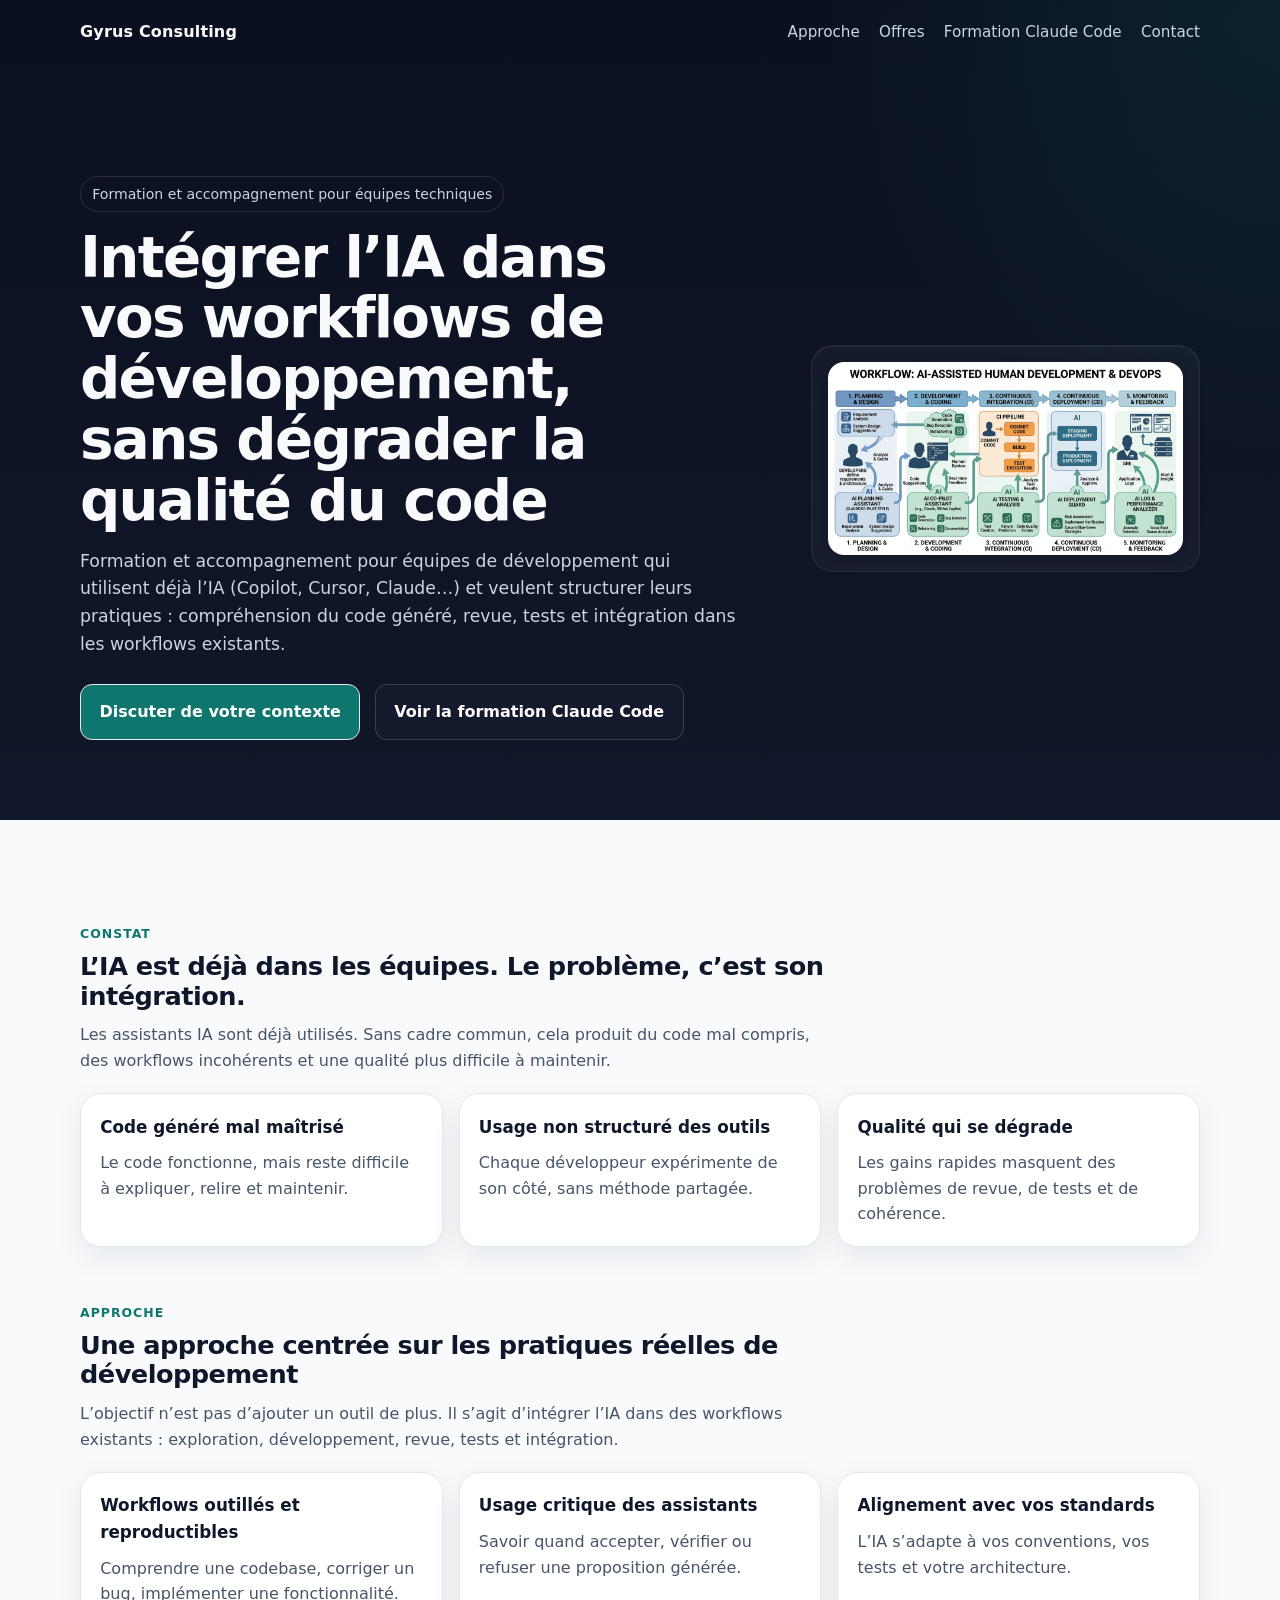
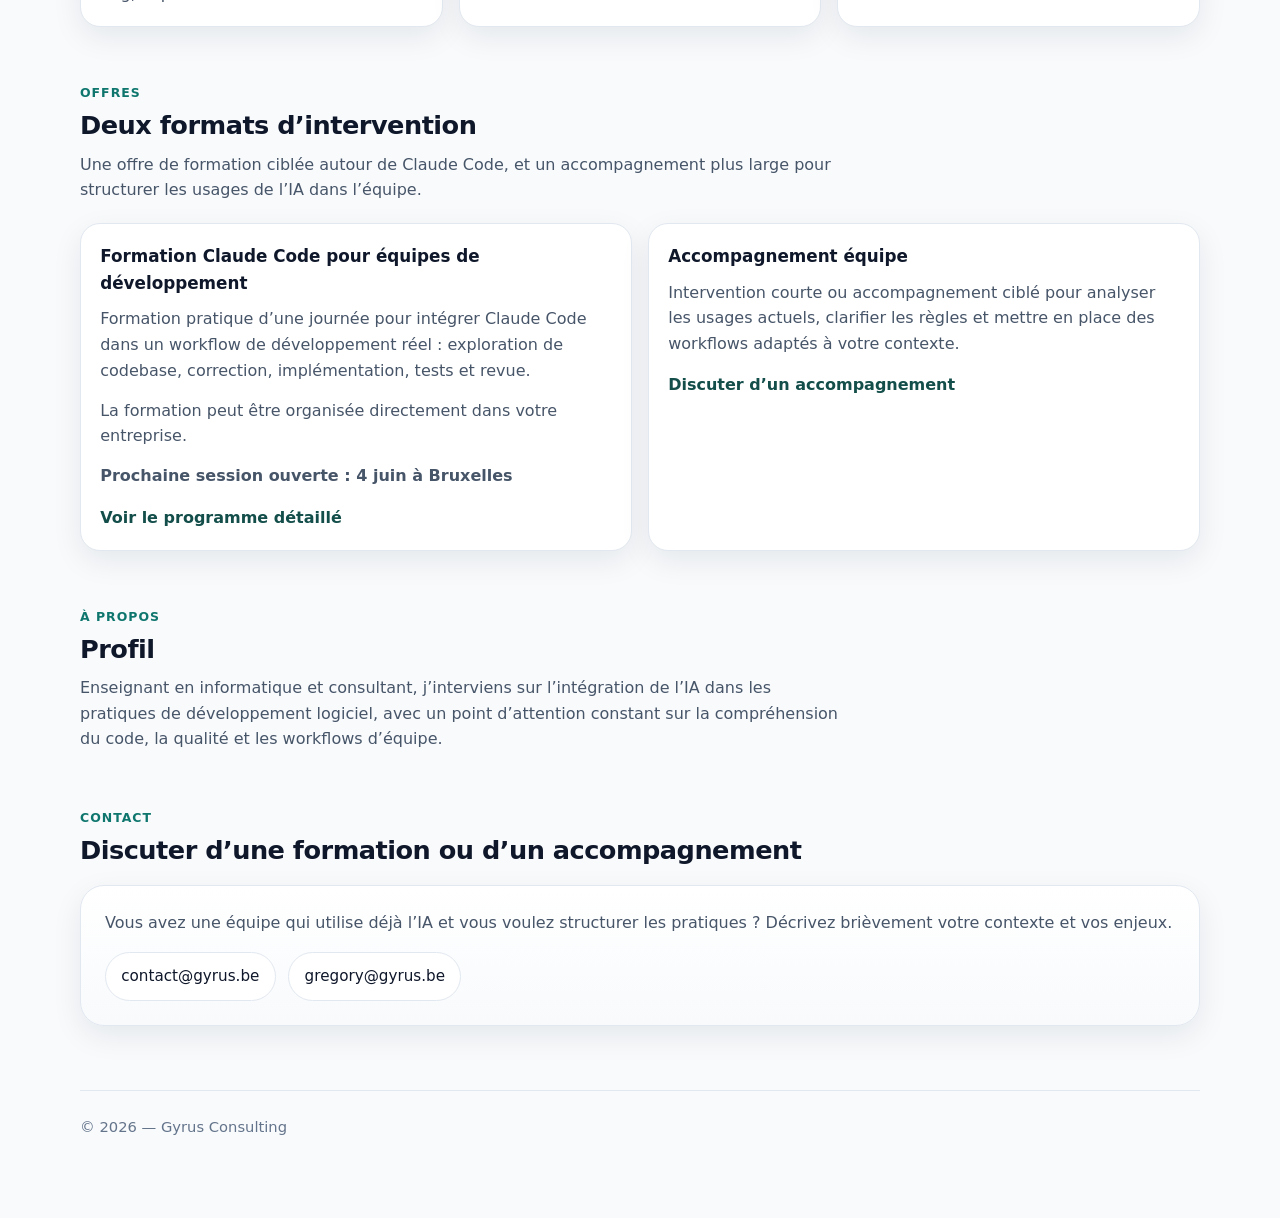
==== commit 808ee944: "Add training date" ====
--- a/index.html
+++ b/index.html
@@ -113,6 +113,12 @@
               Formation pratique d’une journée pour intégrer Claude Code dans un workflow de
               développement réel : exploration de codebase, correction, implémentation, tests et revue.
             </p>
+            <p>
+              La formation peut être organisée directement dans votre entreprise.
+            </p>
+            <p>
+              <strong>Prochaine session ouverte : 4 juin à Bruxelles</strong>
+            </p>
             <a class="offer-link" href="formation-claude-code.html">Voir le programme détaillé</a>
           </article>
 
--- a/styles.css
+++ b/styles.css
@@ -82,7 +82,7 @@
 
 .hero {
   display: grid;
-  grid-template-columns: 1.2fr 0.9fr;
+  grid-template-columns: 1.35fr 0.75fr;
   gap: 2rem;
   align-items: center;
   padding: 3.5rem 0 1rem;
@@ -103,10 +103,11 @@
 }
 
 h1 {
-  font-size: clamp(2.2rem, 5vw, 4.2rem);
-  line-height: 1.05;
+  font-size: clamp(2.2rem, 4.4vw, 3.6rem);
+  line-height: 1.08;
   margin: 0 0 1rem;
   letter-spacing: -0.03em;
+  text-wrap: balance;
 }
 
 .hero p {
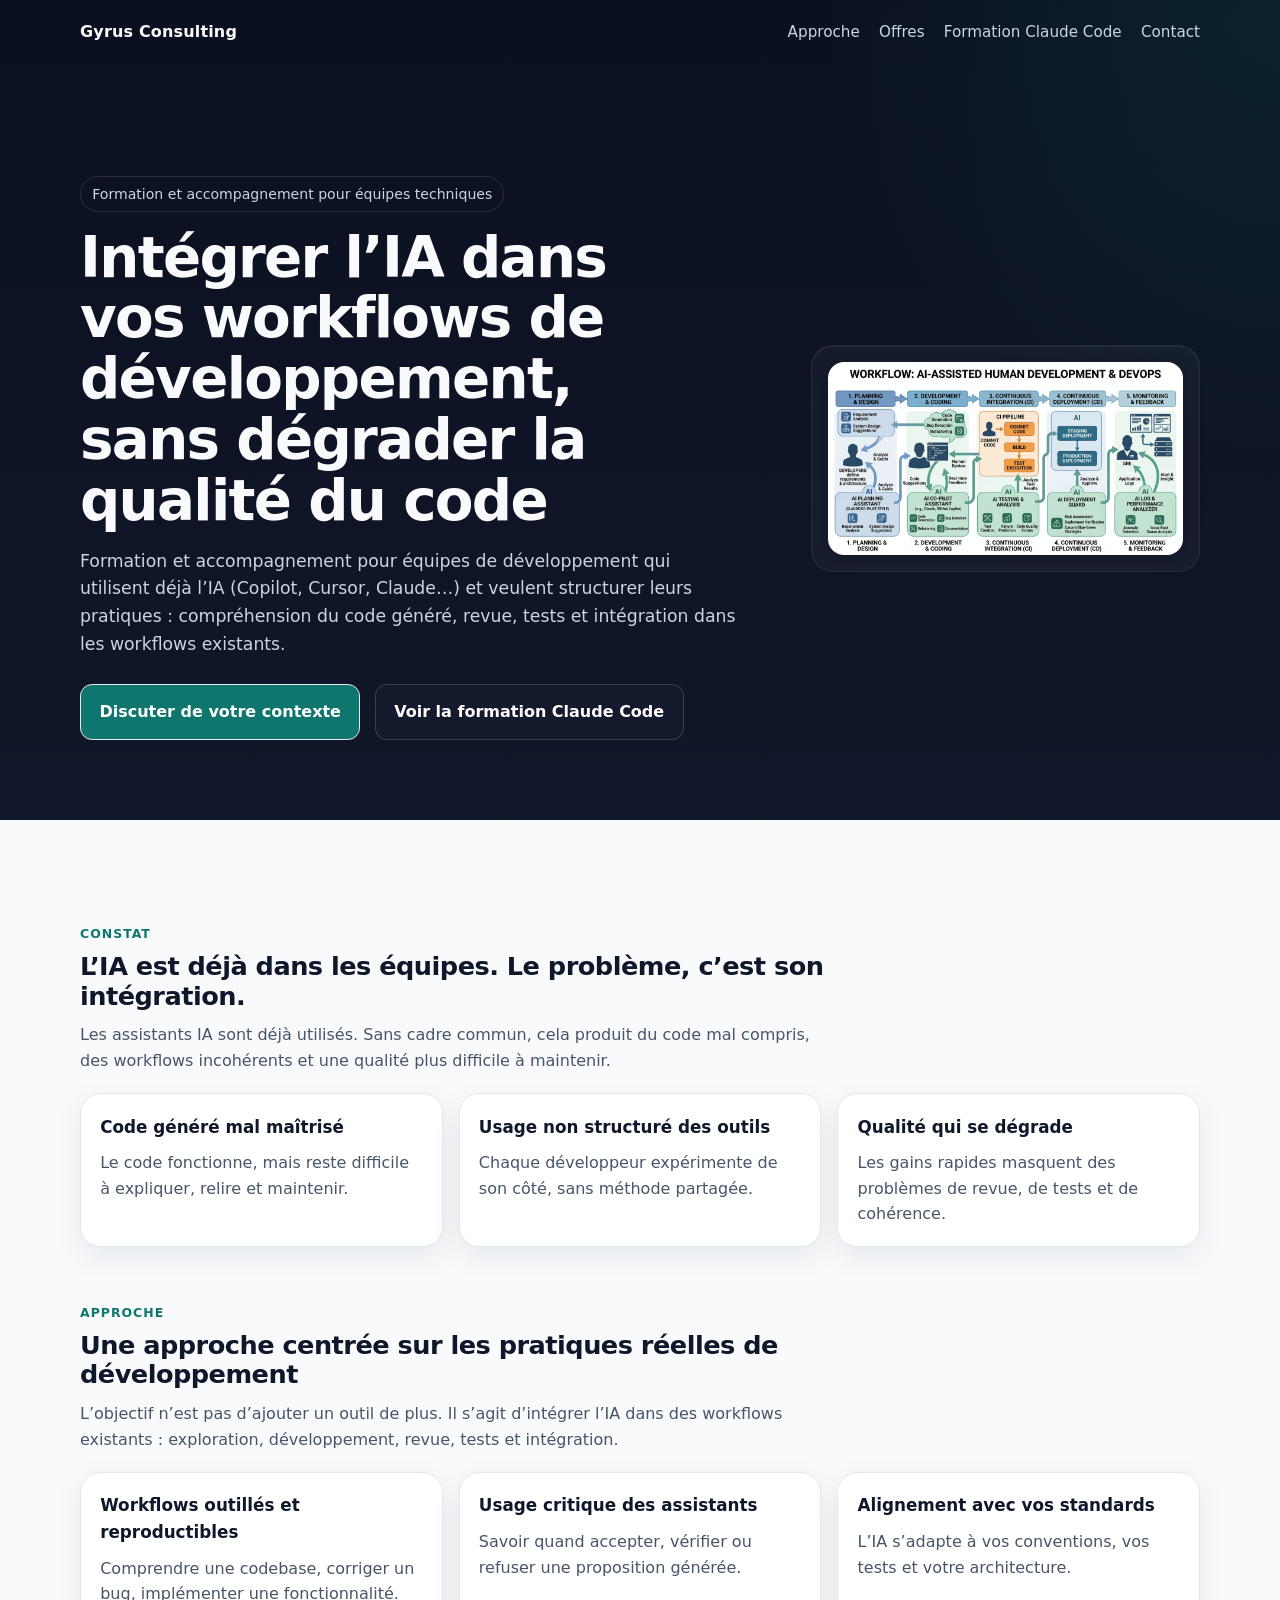
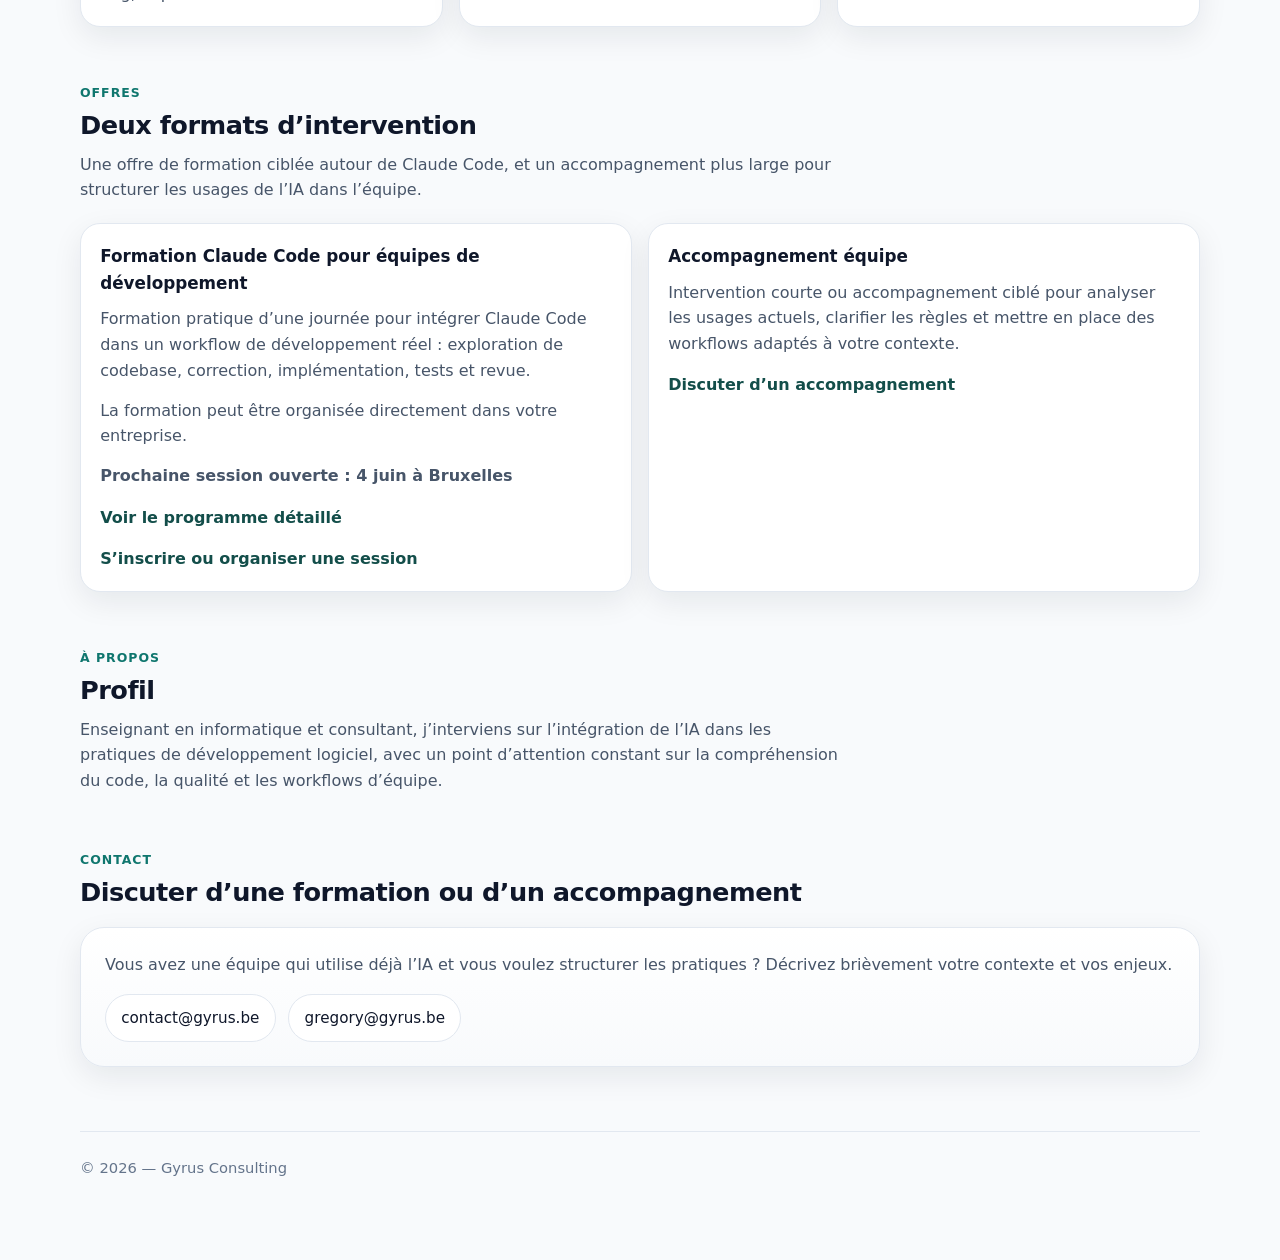
==== commit 4f17cfb3: "Ajout formulaire d'inscription" ====
--- a/index.html
+++ b/index.html
@@ -120,6 +120,7 @@
               <strong>Prochaine session ouverte : 4 juin à Bruxelles</strong>
             </p>
             <a class="offer-link" href="formation-claude-code.html">Voir le programme détaillé</a>
+            <a class="offer-link" href="formation-claude-code.html#inscription">S’inscrire ou organiser une session</a>
           </article>
 
           <article class="card">
--- a/styles.css
+++ b/styles.css
@@ -313,6 +313,77 @@
   margin-top: 1rem;
 }
 
+.signup-form {
+  display: grid;
+  gap: 1rem;
+}
+
+.form-grid {
+  display: grid;
+  grid-template-columns: repeat(2, 1fr);
+  gap: 1rem;
+}
+
+.signup-form label {
+  display: grid;
+  gap: 0.35rem;
+  color: var(--text);
+  font-weight: 600;
+  font-size: 0.95rem;
+}
+
+.signup-form input,
+.signup-form select,
+.signup-form textarea {
+  width: 100%;
+  border: 1px solid var(--line);
+  border-radius: 12px;
+  padding: 0.85rem 0.95rem;
+  background: white;
+  color: var(--text);
+  font: inherit;
+}
+
+.signup-form input:focus,
+.signup-form select:focus,
+.signup-form textarea:focus {
+  border-color: var(--accent);
+  outline: 3px solid rgba(15, 118, 110, 0.14);
+}
+
+.form-consent {
+  grid-template-columns: auto 1fr;
+  align-items: start;
+  font-weight: 500;
+  color: var(--muted);
+}
+
+.form-consent input {
+  width: auto;
+  margin-top: 0.35rem;
+}
+
+.signup-form .form-trap {
+  display: none;
+}
+
+.form-actions {
+  display: flex;
+  align-items: center;
+  flex-wrap: wrap;
+  gap: 1rem;
+}
+
+.form-note,
+.form-status {
+  margin: 0;
+  color: var(--muted);
+}
+
+.form-status {
+  font-weight: 600;
+}
+
 .chip {
   display: inline-flex;
   align-items: center;
@@ -361,6 +432,7 @@
   .hero-compact,
   .grid-3,
   .grid-2,
+  .form-grid,
   .split {
     grid-template-columns: 1fr;
   }
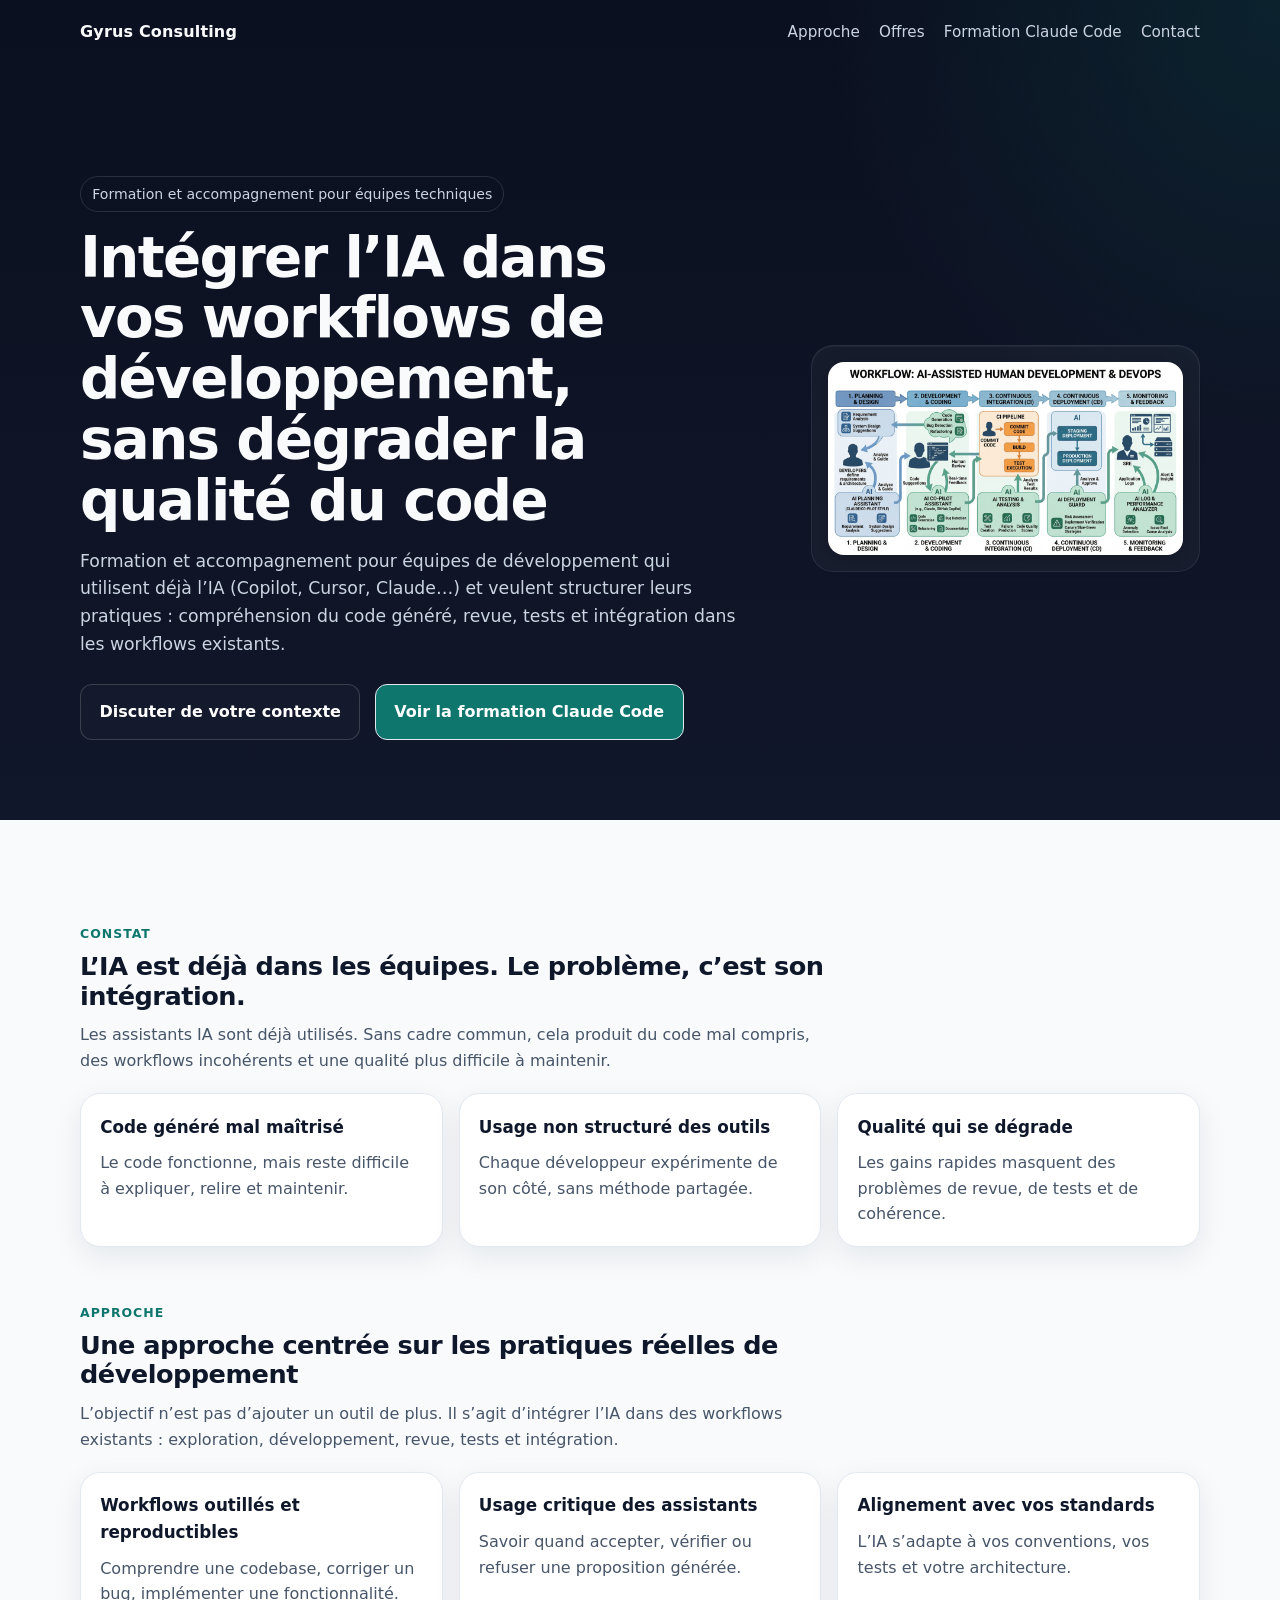
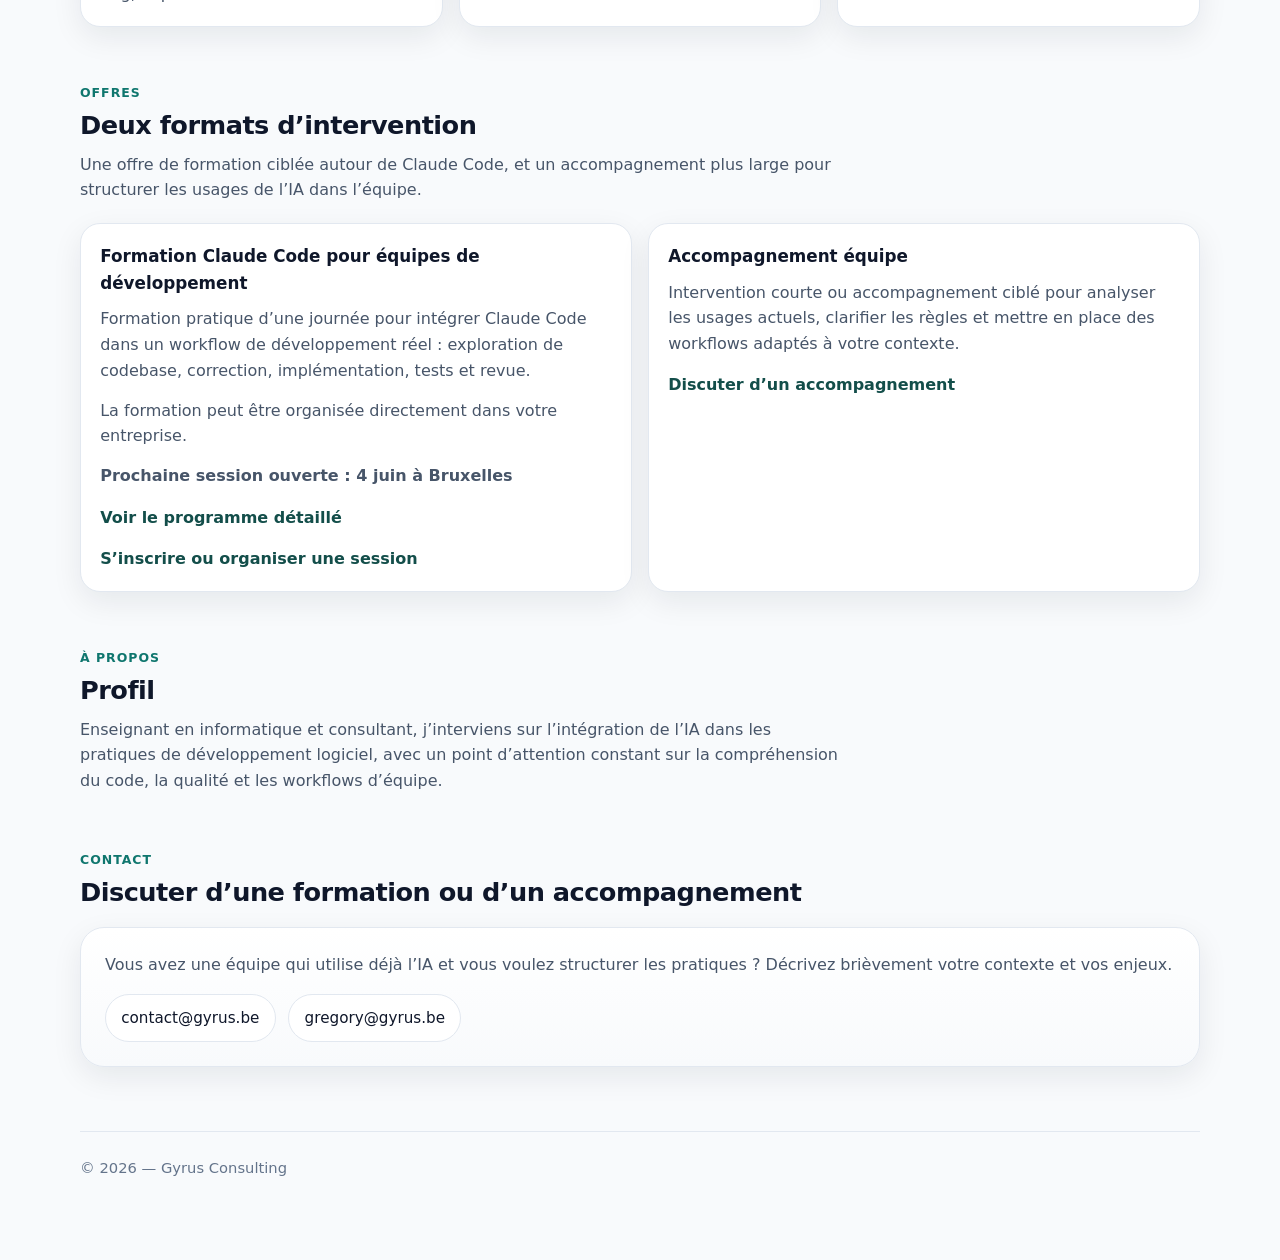
==== commit 83300f9b: "Changement couleur boutons" ====
--- a/index.html
+++ b/index.html
@@ -30,8 +30,8 @@
             compréhension du code généré, revue, tests et intégration dans les workflows existants.
           </p>
           <div class="hero-actions">
-            <a class="btn btn-primary" href="#contact">Discuter de votre contexte</a>
-            <a class="btn btn-secondary" href="formation-claude-code.html">Voir la formation Claude Code</a>
+            <a class="btn btn-secondary" href="#contact">Discuter de votre contexte</a>
+            <a class="btn btn-primary" href="formation-claude-code.html">Voir la formation Claude Code</a>
           </div>
         </div>
 
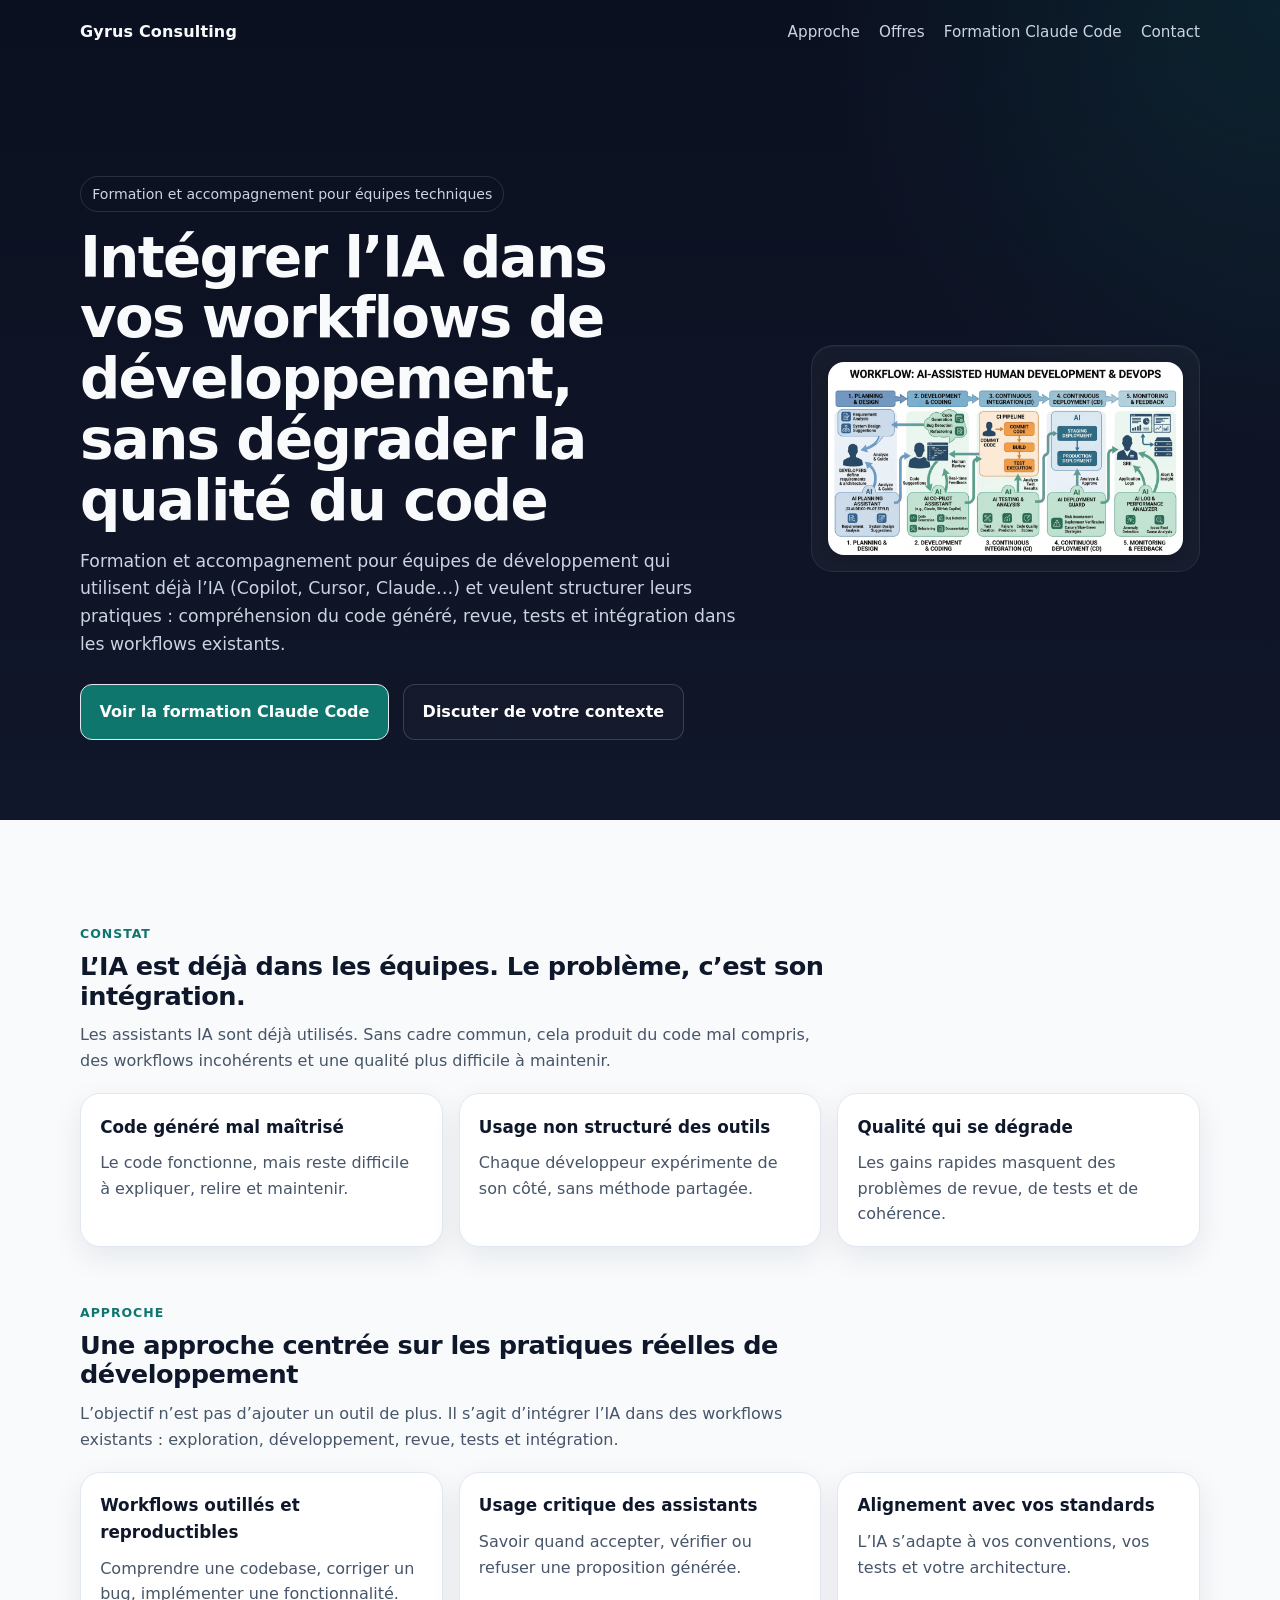
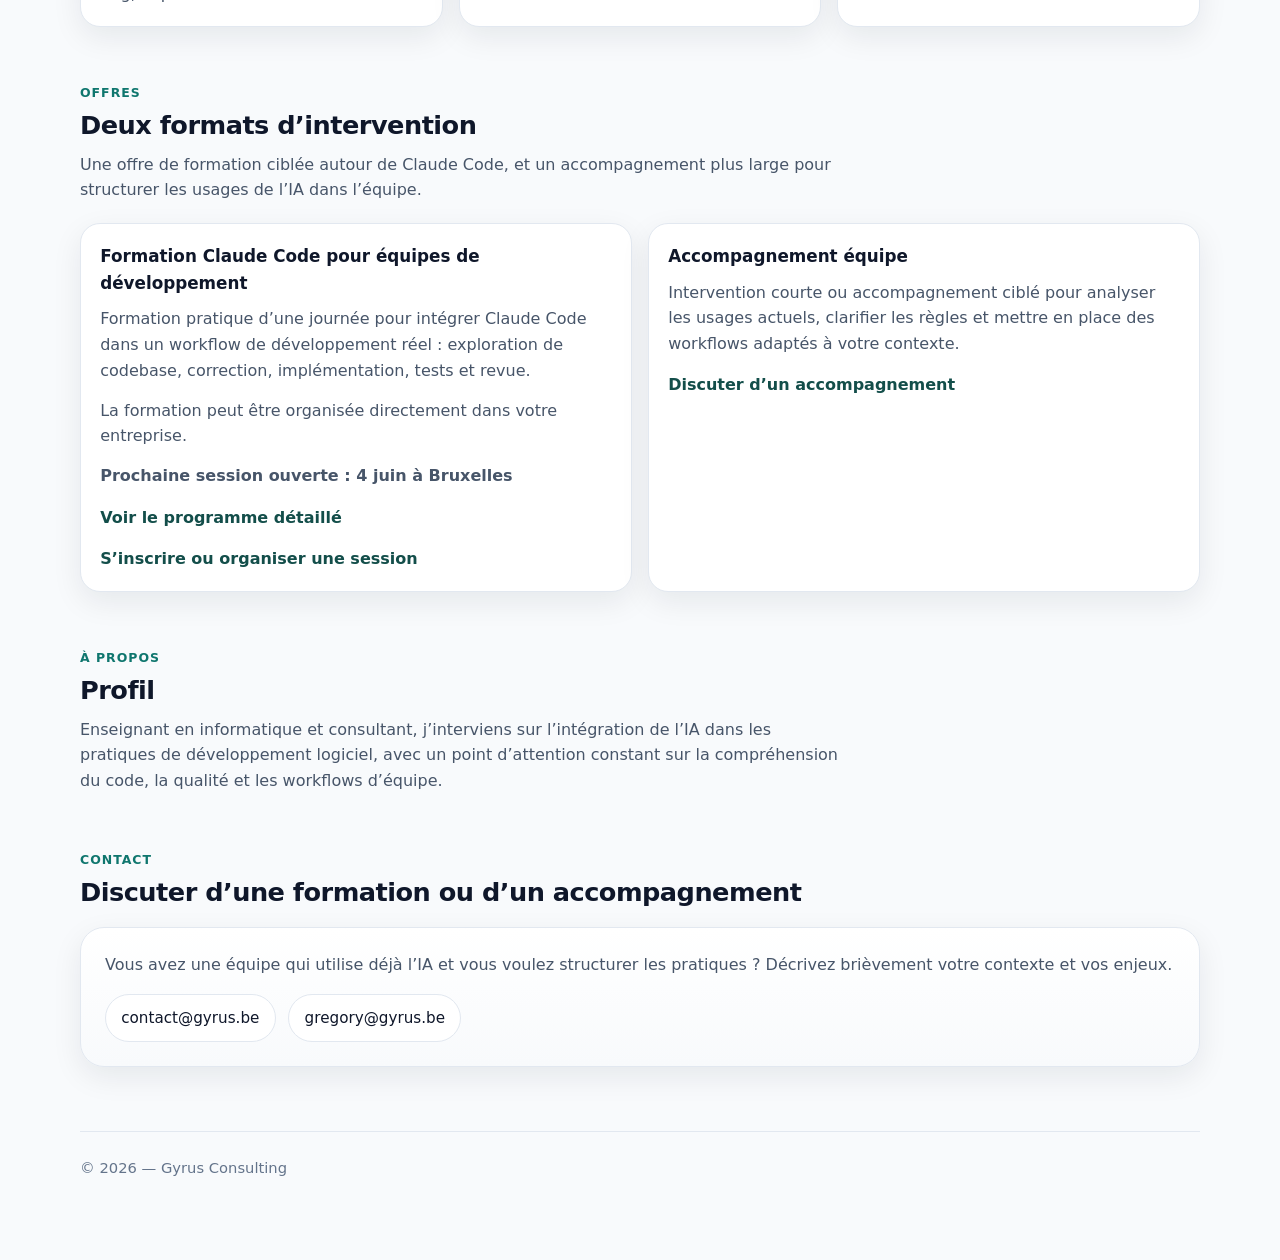
==== commit cd1bea57: "inverse buttons" ====
--- a/index.html
+++ b/index.html
@@ -30,8 +30,8 @@
             compréhension du code généré, revue, tests et intégration dans les workflows existants.
           </p>
           <div class="hero-actions">
+            <a class="btn btn-primary" href="formation-claude-code.html">Voir la formation Claude Code</a>
             <a class="btn btn-secondary" href="#contact">Discuter de votre contexte</a>
-            <a class="btn btn-primary" href="formation-claude-code.html">Voir la formation Claude Code</a>
           </div>
         </div>
 
--- a/styles.css
+++ b/styles.css
@@ -412,6 +412,38 @@
   margin-bottom: 0.75rem;
 }
 
+.program-step p {
+  margin: 0;
+  color: var(--muted);
+}
+
+.program-step p + p {
+  margin-top: 0.8rem;
+}
+
+.mono {
+  font-family: ui-monospace, SFMono-Regular, Menlo, Monaco, Consolas, "Liberation Mono", monospace;
+  font-size: 0.92em;
+}
+
+.artifact-list {
+  display: flex;
+  flex-wrap: wrap;
+  gap: 0.45rem;
+  margin-top: 0.9rem;
+}
+
+.artifact-list span {
+  display: inline-flex;
+  border: 1px solid var(--line);
+  border-radius: 999px;
+  background: var(--panel-soft);
+  color: var(--accent-2);
+  font-family: ui-monospace, SFMono-Regular, Menlo, Monaco, Consolas, "Liberation Mono", monospace;
+  font-size: 0.82rem;
+  padding: 0.25rem 0.55rem;
+}
+
 .page-backlink {
   display: inline-flex;
   margin-top: 1rem;
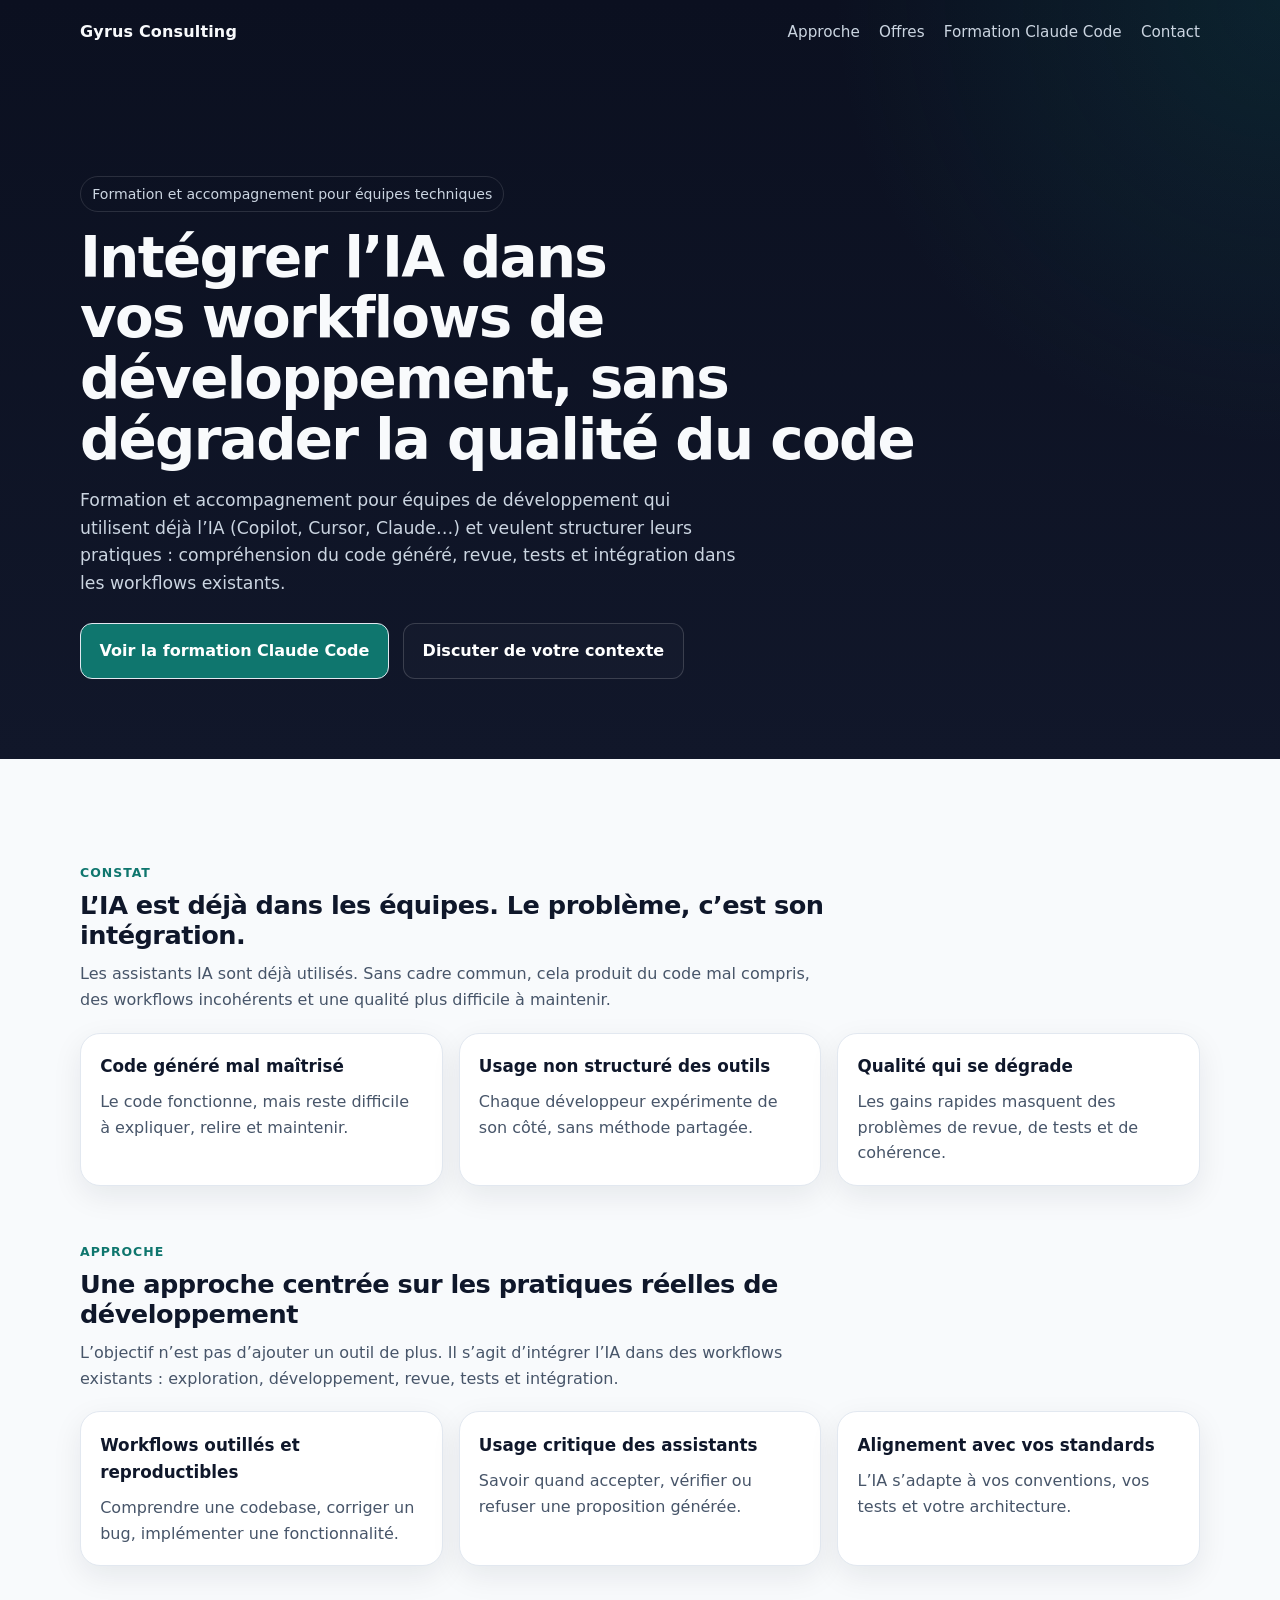
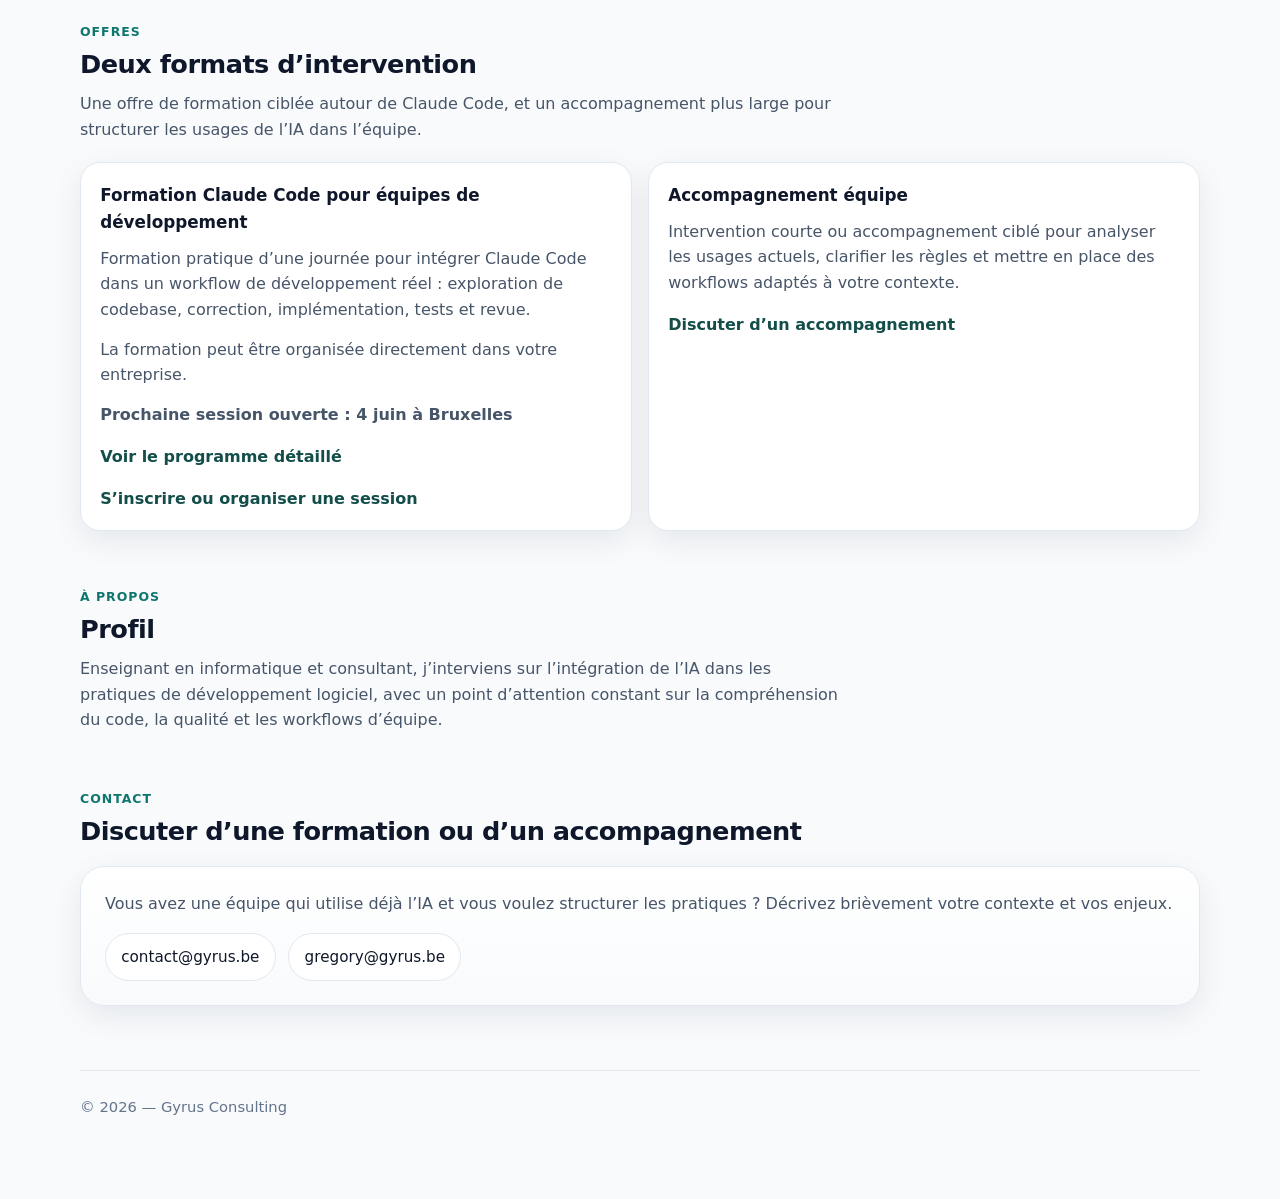
==== commit a6828ea0: "Reformulation et retrait d'image" ====
--- a/index.html
+++ b/index.html
@@ -20,7 +20,7 @@
         </div>
       </nav>
 
-      <section class="hero" aria-labelledby="hero-title">
+      <section class="hero hero-text-only" aria-labelledby="hero-title">
         <div>
           <div class="eyebrow">Formation et accompagnement pour équipes techniques</div>
           <h1 id="hero-title">Intégrer l’IA dans vos workflows de développement, sans dégrader la qualité du code</h1>
@@ -33,10 +33,6 @@
             <a class="btn btn-primary" href="formation-claude-code.html">Voir la formation Claude Code</a>
             <a class="btn btn-secondary" href="#contact">Discuter de votre contexte</a>
           </div>
-        </div>
-
-        <div class="hero-card">
-          <img src="AI-human-process.png" alt="Illustration d’un workflow de développement augmenté par l’IA" class="hero-image" />
         </div>
       </section>
     </div>
--- a/styles.css
+++ b/styles.css
@@ -92,6 +92,11 @@
   grid-template-columns: 1.35fr 0.75fr;
 }
 
+.hero-text-only {
+  grid-template-columns: 1fr;
+  max-width: 860px;
+}
+
 .eyebrow {
   display: inline-block;
   padding: 0.35rem 0.7rem;
